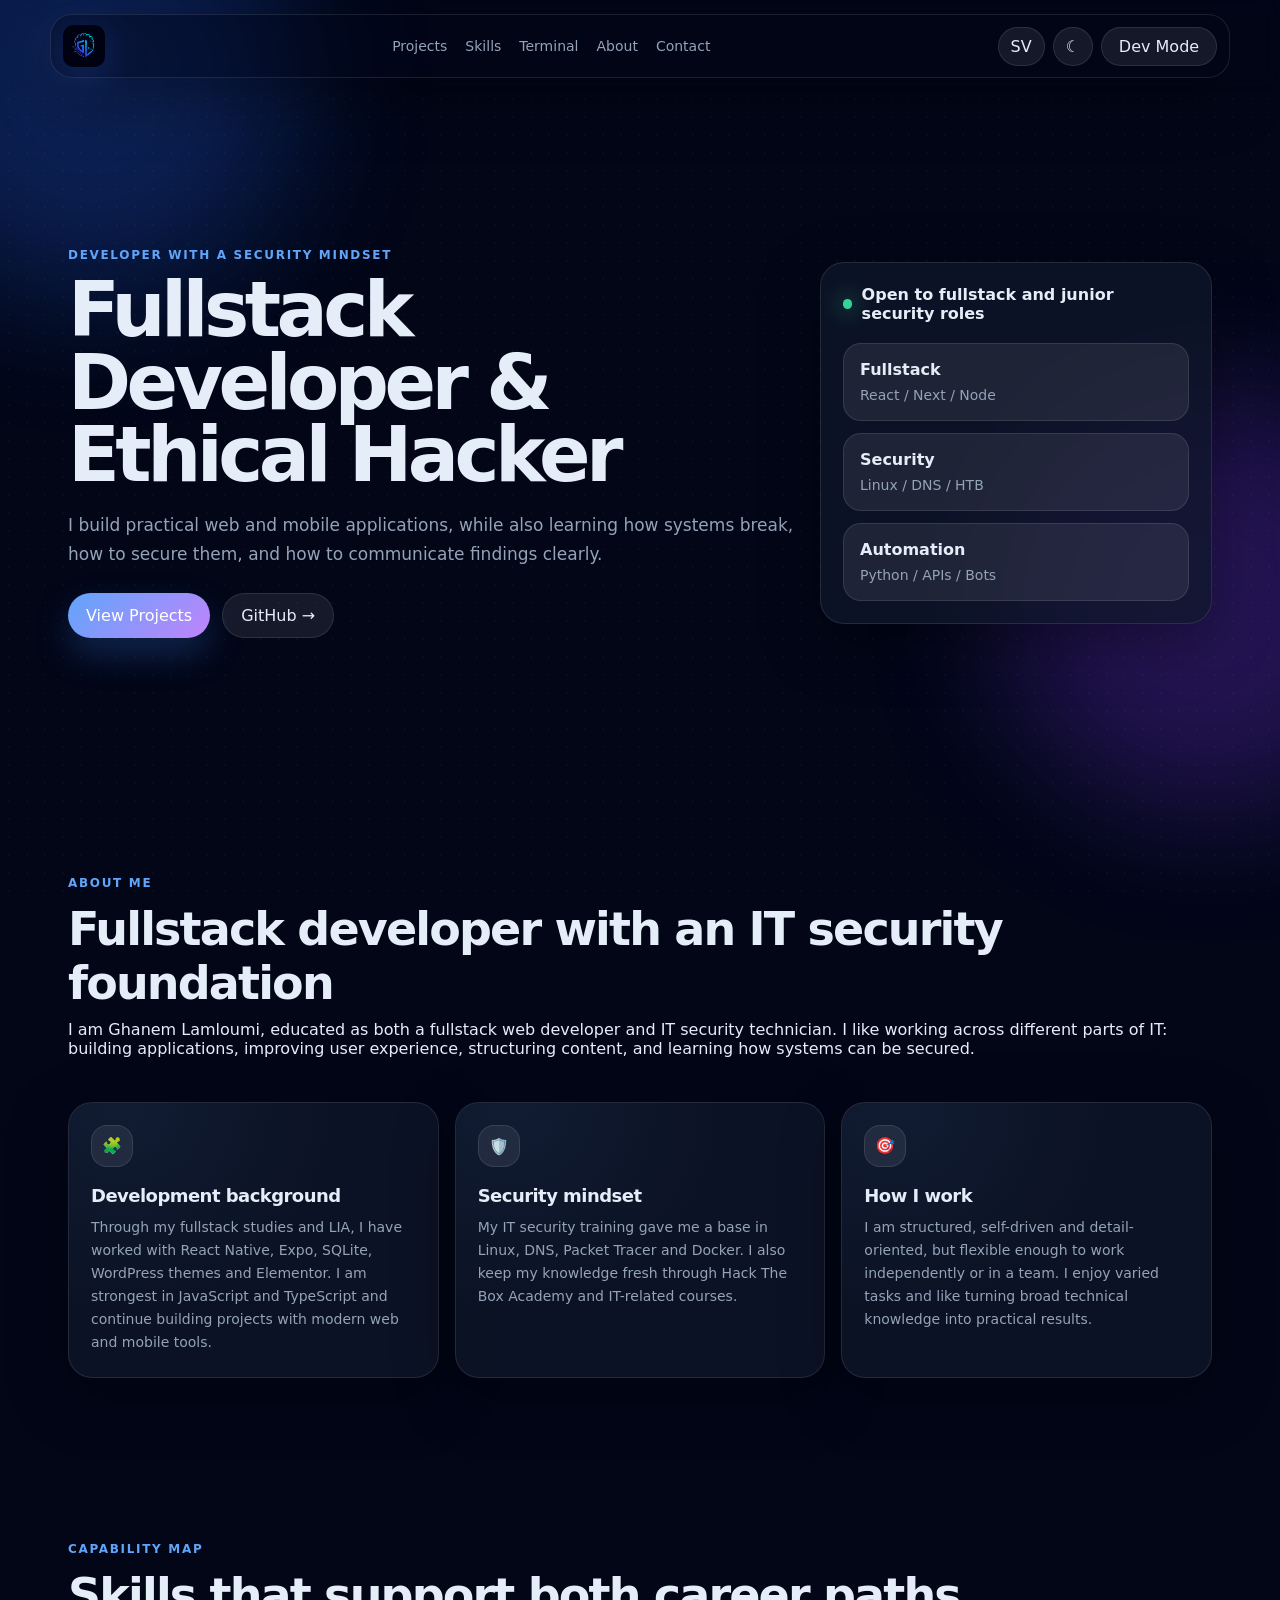
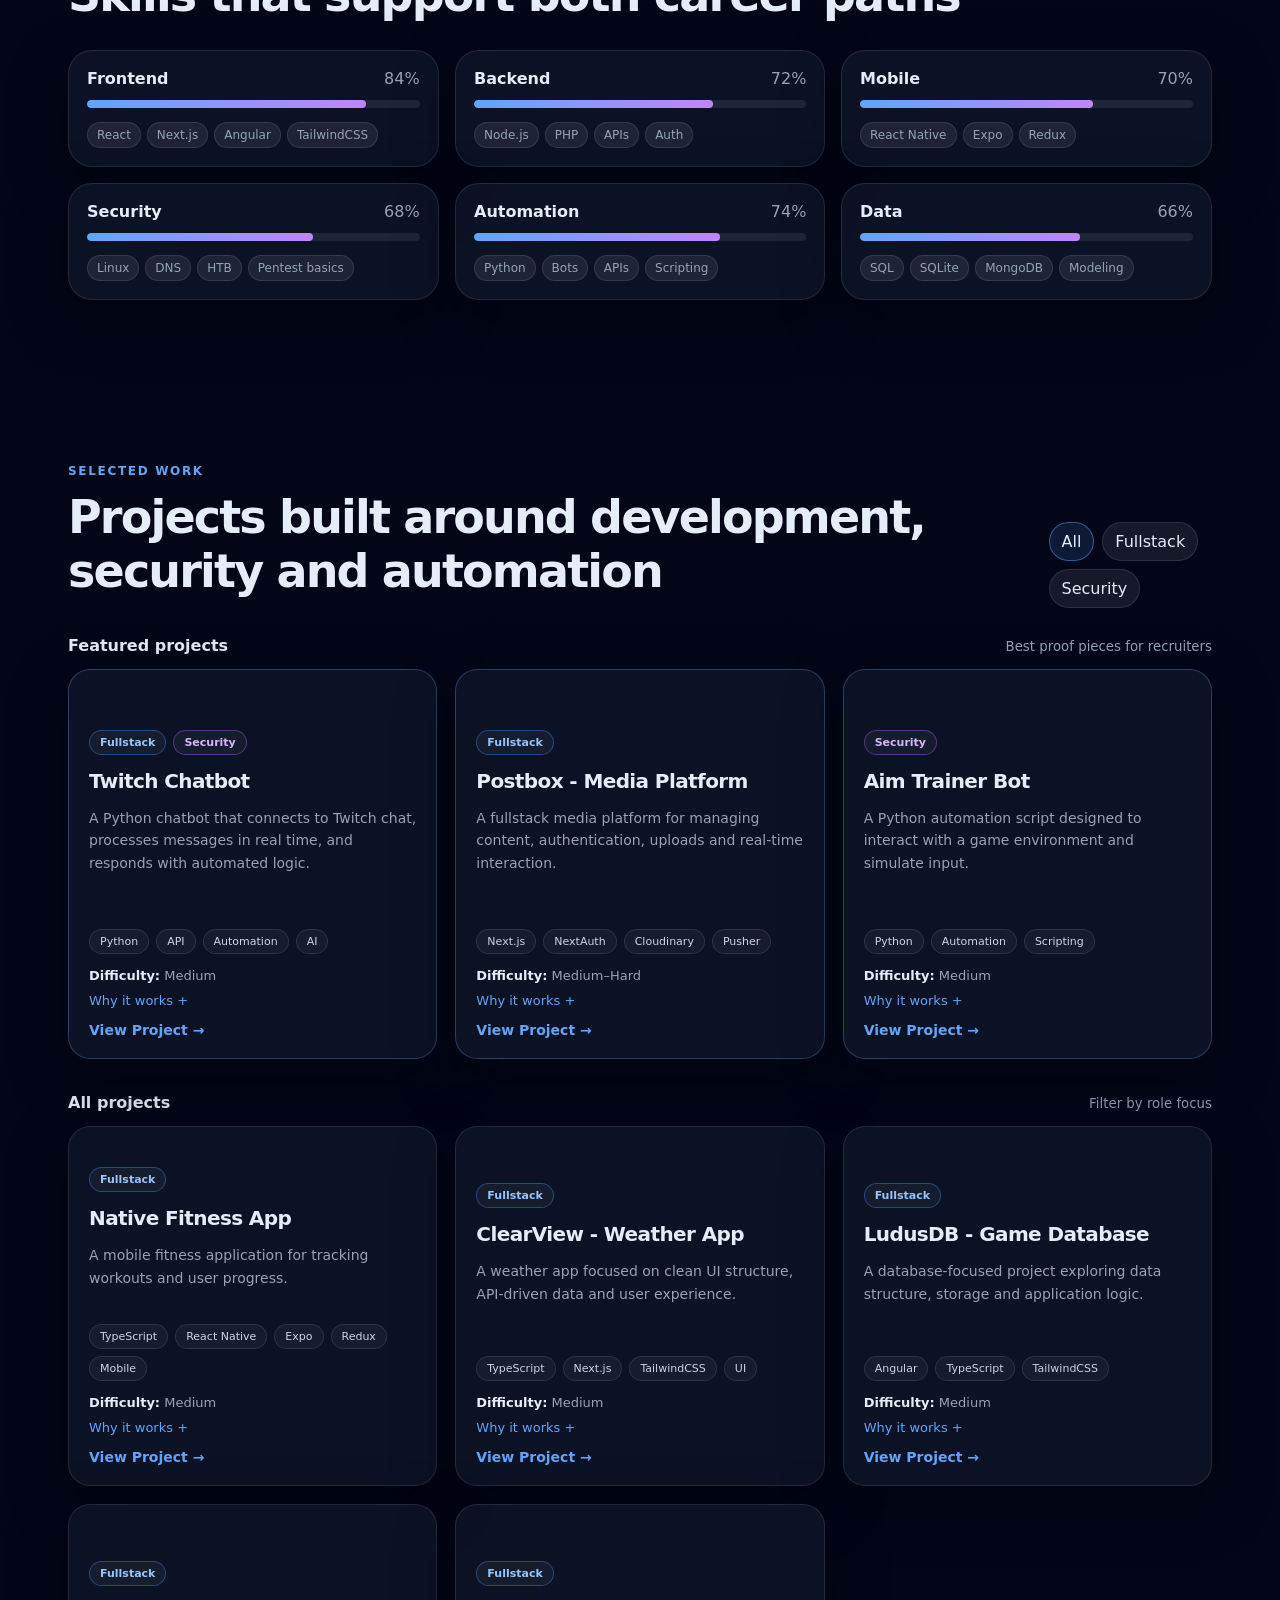
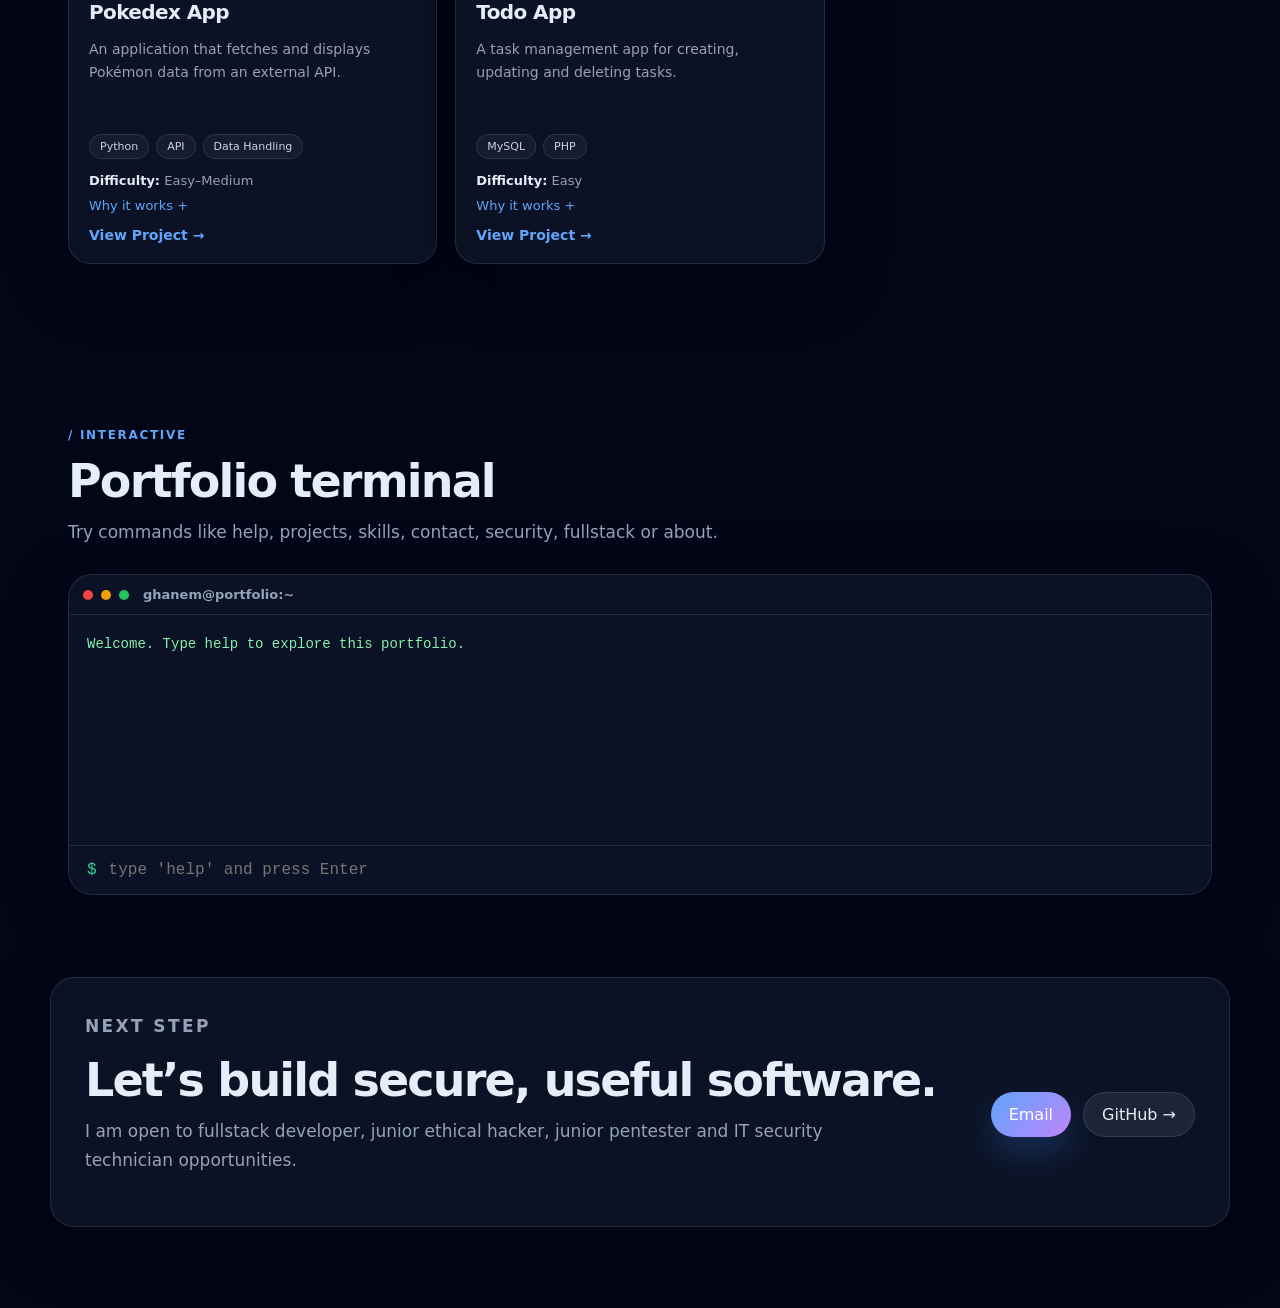
==== index.html @ d15e6e13 "first commit" ====
<!DOCTYPE html>
<html lang="en">
<head>
  <meta charset="UTF-8" />
  <meta name="viewport" content="width=device-width, initial-scale=1.0" />
  <meta name="description" content="Ghanem Lamloumi portfolio - Fullstack Developer and Ethical Hacker" />
  <title>Ghanem Lamloumi | Fullstack Developer & Ethical Hacker</title>
  <link rel="stylesheet" href="style.css" />
</head>
<body data-mode="dev" data-theme="dark">
  <div class="noise"></div>
  <div class="orb orb-one"></div>
  <div class="orb orb-two"></div>

  <header class="site-header">
    <nav class="navbar">
      <a class="brand" href="#top" aria-label="Go to homepage">
        <img src="assets/GL_logo.png" alt="Ghanem Lamloumi logo" class="brand-logo" />
      </a>

      <div class="nav-links" aria-label="Main navigation">
        <a href="#projects" data-i18n="navProjects">Projects</a>
        <a href="#skills" data-i18n="navSkills">Skills</a>
        <a href="#terminal" data-i18n="navTerminal">Terminal</a>
        <a href="#about" data-i18n="navAbout">About</a>
        <a href="#contact" data-i18n="navContact">Contact</a>
      </div>

      <div class="nav-actions">
        <button class="chip-button" id="langToggle" type="button">SV</button>
        <button class="chip-button" id="themeToggle" type="button" aria-label="Toggle theme">☾</button>
        <button class="mode-toggle" id="modeToggle" type="button" data-i18n="devMode">Dev Mode</button>
      </div>
    </nav>
  </header>

  <main id="top">
    <section class="hero section-shell">
      <div class="hero-copy reveal">
        <div class="eyebrow" data-i18n="eyebrow">Developer with a security mindset</div>
        <h1 data-i18n="heroTitle">Fullstack Developer & Ethical Hacker</h1>
        <p class="hero-text" data-i18n="heroText">
          I build practical web and mobile applications, while also learning how systems break, how to secure them, and how to communicate findings clearly.
        </p>
        <div class="hero-actions">
          <a href="#projects" class="primary-action" data-i18n="viewProjects">View Projects</a>
          <a href="https://github.com/Ghanemla" target="_blank" rel="noopener noreferrer" class="secondary-action">GitHub →</a>
        </div>
      </div>

      <aside class="hero-panel reveal" aria-label="Profile summary">
        <div class="status-line"><span></span><strong data-i18n="available">Open to fullstack and junior security roles</strong></div>
        <div class="hero-stats">
          <div><strong>Fullstack</strong><span>React / Next / Node</span></div>
          <div><strong>Security</strong><span>Linux / DNS / HTB</span></div>
          <div><strong>Automation</strong><span>Python / APIs / Bots</span></div>
        </div>
      </aside>
    </section>

    <section id="about" class="section-shell about-section reveal">
      <div class="section-heading split-heading">
        <div>
          <p class="eyebrow" data-i18n="aboutEyebrow">About me</p>
          <h2 data-i18n="aboutTitle">Fullstack developer with an IT security foundation</h2>
          <p data-i18n="aboutIntro">I am Ghanem Lamloumi, educated as both a fullstack web developer and IT security technician. I like working across different parts of IT: building applications, improving user experience, structuring content, and learning how systems can be secured.</p>
        </div>
      </div>

      <div class="about-grid">
        <article class="about-card">
          <span class="about-icon">🧩</span>
          <h3 data-i18n="aboutDevTitle">Development background</h3>
          <p data-i18n="aboutDevText">Through my fullstack studies and LIA, I have worked with React Native, Expo, SQLite, WordPress themes and Elementor. I am strongest in JavaScript and TypeScript and continue building projects with modern web and mobile tools.</p>
        </article>

        <article class="about-card">
          <span class="about-icon">🛡️</span>
          <h3 data-i18n="aboutSecTitle">Security mindset</h3>
          <p data-i18n="aboutSecText">My IT security training gave me a base in Linux, DNS, Packet Tracer and Docker. I also keep my knowledge fresh through Hack The Box Academy and IT-related courses.</p>
        </article>

        <article class="about-card">
          <span class="about-icon">🎯</span>
          <h3 data-i18n="aboutWorkTitle">How I work</h3>
          <p data-i18n="aboutWorkText">I am structured, self-driven and detail-oriented, but flexible enough to work independently or in a team. I enjoy varied tasks and like turning broad technical knowledge into practical results.</p>
        </article>
      </div>
    </section>

    <section id="skills" class="section-shell skills-section reveal">
      <div class="section-heading">
        <p class="eyebrow" data-i18n="skillEyebrow">Capability map</p>
        <h2 data-i18n="skillsTitle">Skills that support both career paths</h2>
      </div>
      <div class="skill-grid" id="skillGrid"></div>
    </section>

    <section id="projects" class="section-shell reveal">
      <div class="section-heading split-heading">
        <div>
          <p class="eyebrow" data-i18n="projectEyebrow">Selected work</p>
          <h2 data-i18n="projectsTitle">Projects built around development, security and automation</h2>
        </div>
        <div class="filters" id="filters">
          <button class="filter-button active" data-filter="all" type="button" data-i18n="filterAll">All</button>
          <button class="filter-button" data-filter="fullstack" type="button" data-i18n="roleFullstack">Fullstack</button>
          <button class="filter-button" data-filter="security" type="button" data-i18n="roleSecurity">Security</button>
        </div>
      </div>

      <div class="featured-wrap" id="featuredWrap">
        <div class="mini-heading">
          <span data-i18n="featuredTitle">Featured projects</span>
          <small data-i18n="featuredNote">Best proof pieces for recruiters</small>
        </div>
        <div class="featured-grid" id="featuredGrid"></div>
      </div>

      <div class="mini-heading">
        <span data-i18n="allProjectsTitle">All projects</span>
        <small data-i18n="allProjectsNote">Filter by role focus</small>
      </div>
      <div class="projects-grid" id="projectsGrid"></div>
    </section>

    <section id="terminal" class="section-shell terminal-section reveal">
      <div class="section-heading">
        <p class="eyebrow">/ interactive</p>
        <h2 data-i18n="terminalTitle">Portfolio terminal</h2>
        <p data-i18n="terminalIntro">Try commands like help, projects, skills, contact, security or fullstack.</p>
      </div>
      <div class="terminal-card">
        <div class="terminal-top"><span></span><span></span><span></span><strong>ghanem@portfolio:~</strong></div>
        <div id="terminalOutput" class="terminal-output" aria-live="polite"></div>
        <label class="terminal-input-row">
          <span>$</span>
          <input id="terminalInput" autocomplete="off" placeholder="type 'help' and press Enter" />
        </label>
      </div>
    </section>



    <section id="contact" class="section-shell contact-section reveal">
      <div>
        <p class="eyebrow" data-i18n="contactEyebrow">Next step</p>
        <h2 data-i18n="contactTitle">Let’s build secure, useful software.</h2>
        <p data-i18n="contactText">I am open to fullstack developer, junior ethical hacker, junior pentester and IT security technician opportunities.</p>
      </div>
      <div class="contact-actions">
        <a class="primary-action" href="mailto:Ghanem.lamloumi1@gmail.com">Email</a>
        <a class="secondary-action" href="https://github.com/Ghanemla" target="_blank" rel="noopener noreferrer">GitHub →</a>
      </div>
    </section>
  </main>

  <script src="data.js"></script>
  <script src="script.js"></script>
</body>
</html>
---- style.css ----
:root {
  --bg: #020617;
  --panel: rgba(15, 23, 42, 0.74);
  --panel-strong: rgba(15, 23, 42, 0.88);
  --text: #e5edf8;
  --muted: #94a3b8;
  --soft: rgba(255,255,255,0.08);
  --line: rgba(255,255,255,0.10);
  --blue: #60a5fa;
  --purple: #c084fc;
  --green: #34d399;
  --shadow: 0 18px 60px rgba(0,0,0,0.35);
}

* { box-sizing: border-box; }
html { scroll-behavior: smooth; }
body {
  margin: 0;
  min-height: 100vh;
  font-family: Inter, ui-sans-serif, system-ui, -apple-system, BlinkMacSystemFont, "Segoe UI", sans-serif;
  background: var(--bg);
  color: var(--text);
  overflow-x: hidden;
}

body[data-theme="light"] {
  --bg: #f8fafc;
  --panel: rgba(255,255,255,0.82);
  --panel-strong: rgba(255,255,255,0.95);
  --text: #0f172a;
  --muted: #475569;
  --soft: rgba(15,23,42,0.06);
  --line: rgba(15,23,42,0.10);
  --shadow: 0 18px 60px rgba(15,23,42,0.12);
}

body[data-mode="security"] {
  --blue: #a78bfa;
  --purple: #f472b6;
  --green: #22c55e;
}

a { color: inherit; }
.noise {
  position: fixed; inset: 0; pointer-events: none; z-index: -1; opacity: .18;
  background-image: radial-gradient(rgba(255,255,255,.15) 1px, transparent 1px);
  background-size: 18px 18px;
}
.orb { position: fixed; width: 420px; height: 420px; border-radius: 999px; filter: blur(70px); opacity: .28; z-index: -2; }
.orb-one { top: -120px; left: -120px; background: #2563eb; }
.orb-two { bottom: 10%; right: -140px; background: #7c3aed; }

.site-header { position: sticky; top: 0; z-index: 50; padding: 14px 18px; backdrop-filter: blur(10px); -webkit-backdrop-filter: blur(10px); }
.navbar {
  max-width: 1180px; margin: 0 auto; display: flex; align-items: center; justify-content: space-between; gap: 18px;
  padding: 10px 12px; border: 1px solid var(--line); background: rgba(2, 6, 23, 0.45); border-radius: 22px;
  box-shadow: var(--shadow);
}
body[data-theme="light"] .navbar { background: rgba(255,255,255,0.7); }
.brand-logo { width: 42px; height: 42px; display: block; filter: drop-shadow(0 10px 20px rgba(59,130,246,.25)); border-radius: 25%;}
.nav-links { display: flex; gap: 18px; color: var(--muted); font-size: 14px; }
.nav-links a { text-decoration: none; transition: .2s; }
.nav-links a:hover { color: var(--text); }
.nav-actions { display: flex; align-items: center; gap: 8px; }
button, .primary-action, .secondary-action { font: inherit; }
.chip-button, .mode-toggle, .filter-button {
  border: 1px solid var(--line); background: var(--soft); color: var(--text); border-radius: 999px; padding: 9px 12px; cursor: pointer; transition: .2s ease;
}
.mode-toggle { min-width: 116px; }
.chip-button:hover, .mode-toggle:hover, .filter-button:hover, .filter-button.active { border-color: rgba(96,165,250,.45); background: rgba(96,165,250,.13); }

.section-shell { max-width: 1180px; margin: 0 auto; padding: 82px 18px; }
.hero { display: grid; grid-template-columns: minmax(0, 1.3fr) minmax(280px, .7fr); gap: 24px; align-items: center; min-height: 78vh; }
.eyebrow { color: var(--blue); text-transform: uppercase; letter-spacing: .14em; font-size: 12px; font-weight: 700; margin: 0 0 12px; }
h1, h2, h3, p { margin-top: 0; }
h1 { font-size: clamp(42px, 7vw, 76px); line-height: .95; letter-spacing: -0.06em; margin-bottom: 20px; }
h2 { font-size: clamp(28px, 4vw, 46px); letter-spacing: -0.04em; margin-bottom: 10px; }
.hero-text, .section-heading > p:not(.eyebrow), .contact-section p { max-width: 760px; color: var(--muted); line-height: 1.7; font-size: 17px; }
.hero-actions, .contact-actions { display: flex; gap: 12px; flex-wrap: wrap; margin-top: 24px; }
.primary-action, .secondary-action {
  display: inline-flex; align-items: center; justify-content: center; text-decoration: none; border-radius: 999px; padding: 12px 18px; transition: .22s ease;
}
.primary-action { background: linear-gradient(135deg, var(--blue), var(--purple)); color: white; box-shadow: 0 16px 35px rgba(59,130,246,.25); }
.secondary-action { border: 1px solid var(--line); background: var(--soft); color: var(--text); }
.primary-action:hover, .secondary-action:hover { transform: translateY(-2px); }

.hero-panel, .skill-card, .about-card, .terminal-card, .contact-section {
  background: var(--panel); border: 1px solid var(--line); border-radius: 24px; box-shadow: var(--shadow); backdrop-filter: blur(8px); -webkit-backdrop-filter: blur(8px);
}
.hero-panel { padding: 22px; }
.status-line { display: flex; gap: 10px; align-items: center; margin-bottom: 20px; }
.status-line span { width: 10px; height: 10px; background: var(--green); border-radius: 999px; box-shadow: 0 0 22px var(--green); }
.hero-stats { display: grid; gap: 12px; }
.hero-stats div { padding: 16px; border-radius: 18px; background: var(--soft); border: 1px solid var(--line); }
.hero-stats strong { display: block; margin-bottom: 6px; }
.hero-stats span { color: var(--muted); font-size: 14px; }

.about-grid {
  display: grid;
  grid-template-columns: repeat(3, 1fr);
  gap: 16px;
}
.about-card {
  position: relative;
  overflow: hidden;
  padding: 22px;
}
.about-card::before {
  content: '';
  position: absolute;
  inset: 0;
  pointer-events: none;
  opacity: .55;
  background: radial-gradient(420px circle at 15% 0%, rgba(96,165,250,.12), transparent 50%);
}
.about-icon {
  width: 42px;
  height: 42px;
  display: inline-flex;
  align-items: center;
  justify-content: center;
  border-radius: 16px;
  border: 1px solid var(--line);
  background: var(--soft);
  margin-bottom: 18px;
}
.about-card h3 {
  position: relative;
  margin: 0 0 10px;
  font-size: 18px;
  letter-spacing: -.03em;
}
.about-card p {
  position: relative;
  margin: 0;
  color: var(--muted);
  line-height: 1.65;
  font-size: 14px;
}

.section-heading { margin-bottom: 28px; }
.split-heading { display: flex; justify-content: space-between; align-items: end; gap: 20px; }
.filters { display: flex; gap: 8px; flex-wrap: wrap; }
.skill-grid { display: grid; grid-template-columns: repeat(3, 1fr); gap: 16px; }
.skill-card { padding: 18px; }
.skill-top { display: flex; justify-content: space-between; margin-bottom: 12px; }
.skill-top span { color: var(--muted); }
.skill-bar { height: 8px; background: var(--soft); border-radius: 999px; overflow: hidden; }
.skill-bar i { display: block; height: 100%; border-radius: inherit; background: linear-gradient(90deg, var(--blue), var(--purple)); }
.skill-tags { display: flex; flex-wrap: wrap; gap: 6px; margin-top: 14px; }
.skill-tags span { font-size: 12px; color: var(--muted); background: var(--soft); border: 1px solid var(--line); padding: 5px 9px; border-radius: 999px; }

.mini-heading { display: flex; align-items: baseline; justify-content: space-between; gap: 14px; color: var(--text); margin: 18px 0 14px; }
.mini-heading span { font-weight: 700; }
.mini-heading small { color: var(--muted); }
.featured-grid, .projects-grid { display: grid; grid-template-columns: repeat(3, 1fr); gap: 18px; }
.featured-grid { margin-bottom: 34px; }

.project-card {
  position: relative; min-height: 360px; overflow: hidden; padding: 20px; border-radius: 22px; background: var(--panel);
  border: 1px solid var(--line); box-shadow: var(--shadow); display: flex; flex-direction: column; justify-content: space-between;
  transition: transform .22s ease, border-color .22s ease, box-shadow .22s ease, background .22s ease;
  transform: translateZ(0); isolation: isolate; animation: fadeUp .5s ease both;
}
.project-card::before {
  content: ''; position: absolute; inset: 0; border-radius: inherit; pointer-events: none; opacity: 0; transition: opacity .22s ease;
  background: radial-gradient(360px circle at var(--x, 50%) var(--y, 20%), rgba(96,165,250,.16), transparent 58%);
  z-index: -1;
}
.project-card::after {
  content: ''; position: absolute; inset: 0; border-radius: inherit; pointer-events: none; opacity: 0; transition: opacity .25s ease;
  background: linear-gradient(135deg, rgba(96,165,250,.20), transparent 34%, rgba(192,132,252,.14));
  z-index: -2;
}
.project-card:hover { transform: translateY(-5px); border-color: rgba(255,255,255,.20); box-shadow: 0 20px 70px rgba(0,0,0,.32), 0 0 0 1px rgba(96,165,250,.12); }
.project-card:hover::before, .project-card:hover::after { opacity: 1; }
.project-card.featured { min-height: 390px; border-color: rgba(96,165,250,.30); }
.card-top, .card-bottom { display: flex; flex-direction: column; gap: 14px; }
.project-badges, .project-meta { display: flex; flex-wrap: wrap; gap: 7px; }
.badge { width: fit-content; display: inline-flex; align-items: center; font-size: 11px; padding: 5px 10px; border-radius: 999px; background: rgba(255,255,255,.045); border: 1px solid var(--line); color: #cbd5e1; }
body[data-theme="light"] .badge { color: #334155; }
.badge-role { align-self: flex-start; font-weight: 700; }
.badge-role.fullstack { color: #93c5fd; border-color: rgba(59,130,246,.45); }
.badge-role.security { color: #d8b4fe; border-color: rgba(168,85,247,.45); }
.project-card h3 { font-size: 20px; letter-spacing: -.03em; margin: 0; }
.project-desc { color: var(--muted); line-height: 1.6; font-size: 14px; }
.project-footer { display: grid; gap: 10px; color: var(--muted); font-size: 13px; }
.footer-left strong { color: var(--text); }
.why summary { cursor: pointer; color: var(--blue); list-style: none; }
.why summary::-webkit-details-marker { display: none; }
.why summary::after { content: ' +'; }
.why[open] summary::after { content: ' −'; }
.why p { margin: 8px 0 0; color: var(--muted); line-height: 1.5; }
.project-link { width: fit-content; text-decoration: none; color: var(--blue); font-size: 14px; font-weight: 700; transition: transform .18s ease, color .18s ease; }
.project-link::after { content: ' →'; transition: transform .2s ease; display: inline-block; }
.project-card:hover .project-link { transform: translateX(3px); color: #bfdbfe; }

.terminal-card { padding: 0; overflow: hidden; }
.terminal-top { display: flex; align-items: center; gap: 8px; padding: 12px 14px; border-bottom: 1px solid var(--line); color: var(--muted); font-size: 13px; }
.terminal-top span { width: 10px; height: 10px; border-radius: 999px; background: #ef4444; }
.terminal-top span:nth-child(2) { background: #f59e0b; }
.terminal-top span:nth-child(3) { background: #22c55e; margin-right: 6px; }
.terminal-output { min-height: 230px; max-height: 310px; overflow: auto; padding: 18px; font: 14px/1.6 ui-monospace, SFMono-Regular, Menlo, Monaco, Consolas, monospace; color: #cbd5e1; }
.terminal-line.command { color: var(--blue); }
.terminal-line.success { color: #86efac; }
.terminal-line.error { color: #fca5a5; }
.terminal-input-row { display: flex; gap: 10px; align-items: center; padding: 14px 18px; border-top: 1px solid var(--line); color: var(--green); font-family: ui-monospace, monospace; }
.terminal-input-row input { flex: 1; border: 0; outline: 0; background: transparent; color: var(--text); font: inherit; }

.contact-section { display: flex; justify-content: space-between; gap: 28px; align-items: center; padding: 34px; margin-bottom: 80px; }
.reveal { opacity: 0; transform: translateY(22px); transition: opacity .55s ease, transform .55s ease; }
.reveal.visible { opacity: 1; transform: translateY(0); }
@keyframes fadeUp { from { opacity: 0; transform: translateY(16px); } to { opacity: 1; transform: translateY(0); } }

@media (max-width: 900px) {
  .hero, .skill-grid, .about-grid, .featured-grid, .projects-grid { grid-template-columns: 1fr; }
  .split-heading, .contact-section { flex-direction: column; align-items: flex-start; }
  .nav-links { display: none; }
}
@media (max-width: 540px) {
  .navbar { border-radius: 18px; }
  .nav-actions { gap: 6px; }
  .mode-toggle { min-width: auto; }
  .section-shell { padding: 62px 14px; }
  .project-card { min-height: auto; }
}
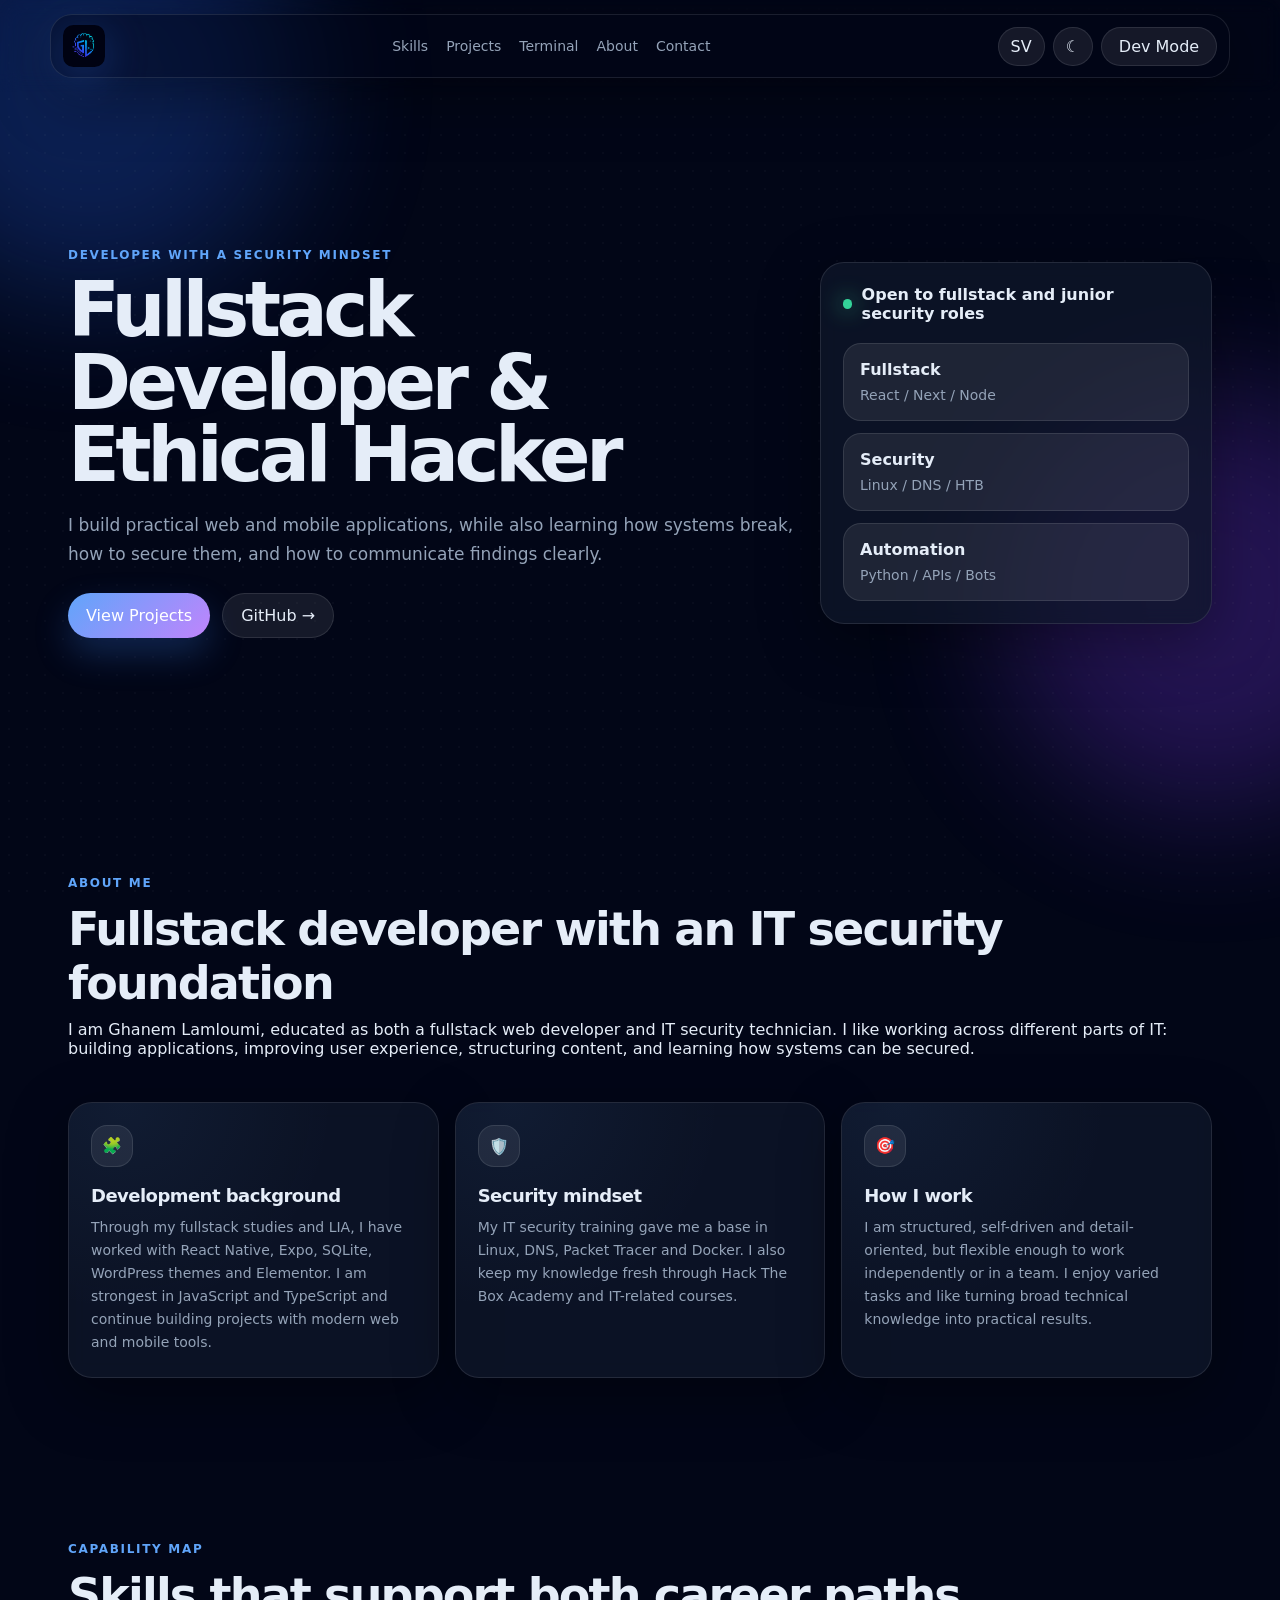
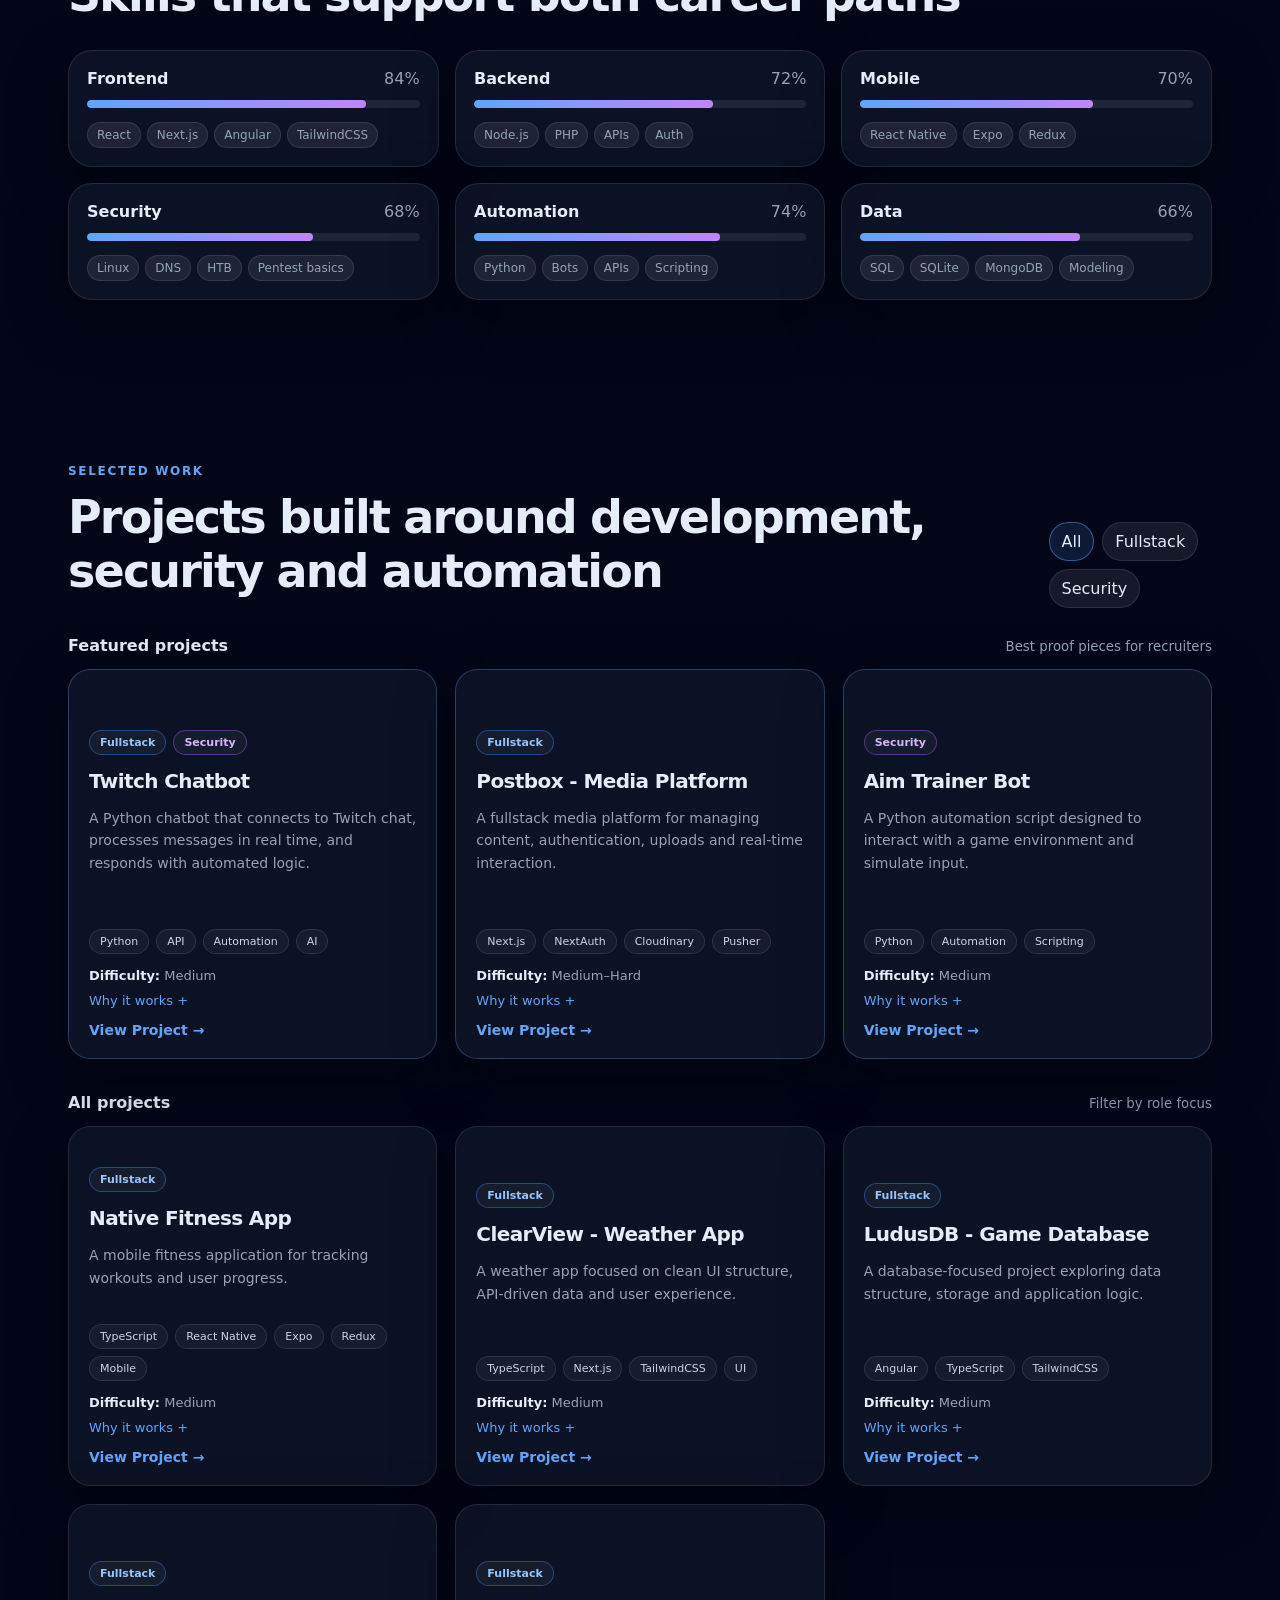
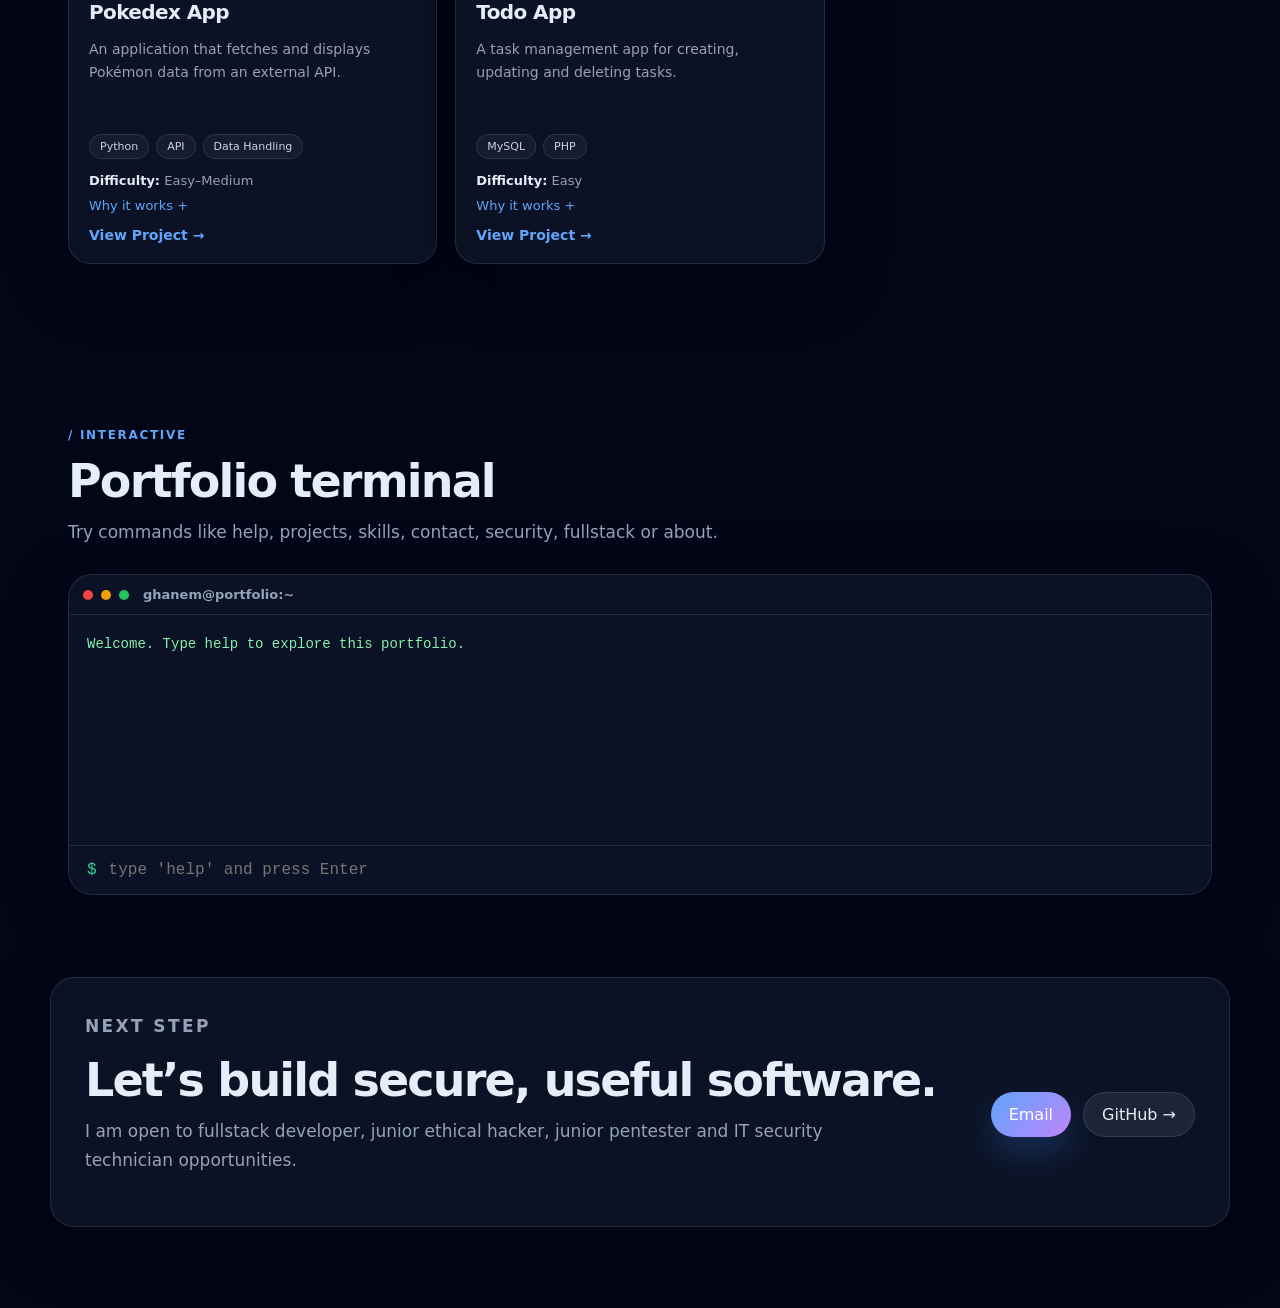
==== commit 465b2a48: "fixed links in nav bar" ====
--- a/index.html
+++ b/index.html
@@ -19,8 +19,8 @@
       </a>
 
       <div class="nav-links" aria-label="Main navigation">
+        <a href="#skills" data-i18n="navSkills">Skills</a>
         <a href="#projects" data-i18n="navProjects">Projects</a>
-        <a href="#skills" data-i18n="navSkills">Skills</a>
         <a href="#terminal" data-i18n="navTerminal">Terminal</a>
         <a href="#about" data-i18n="navAbout">About</a>
         <a href="#contact" data-i18n="navContact">Contact</a>
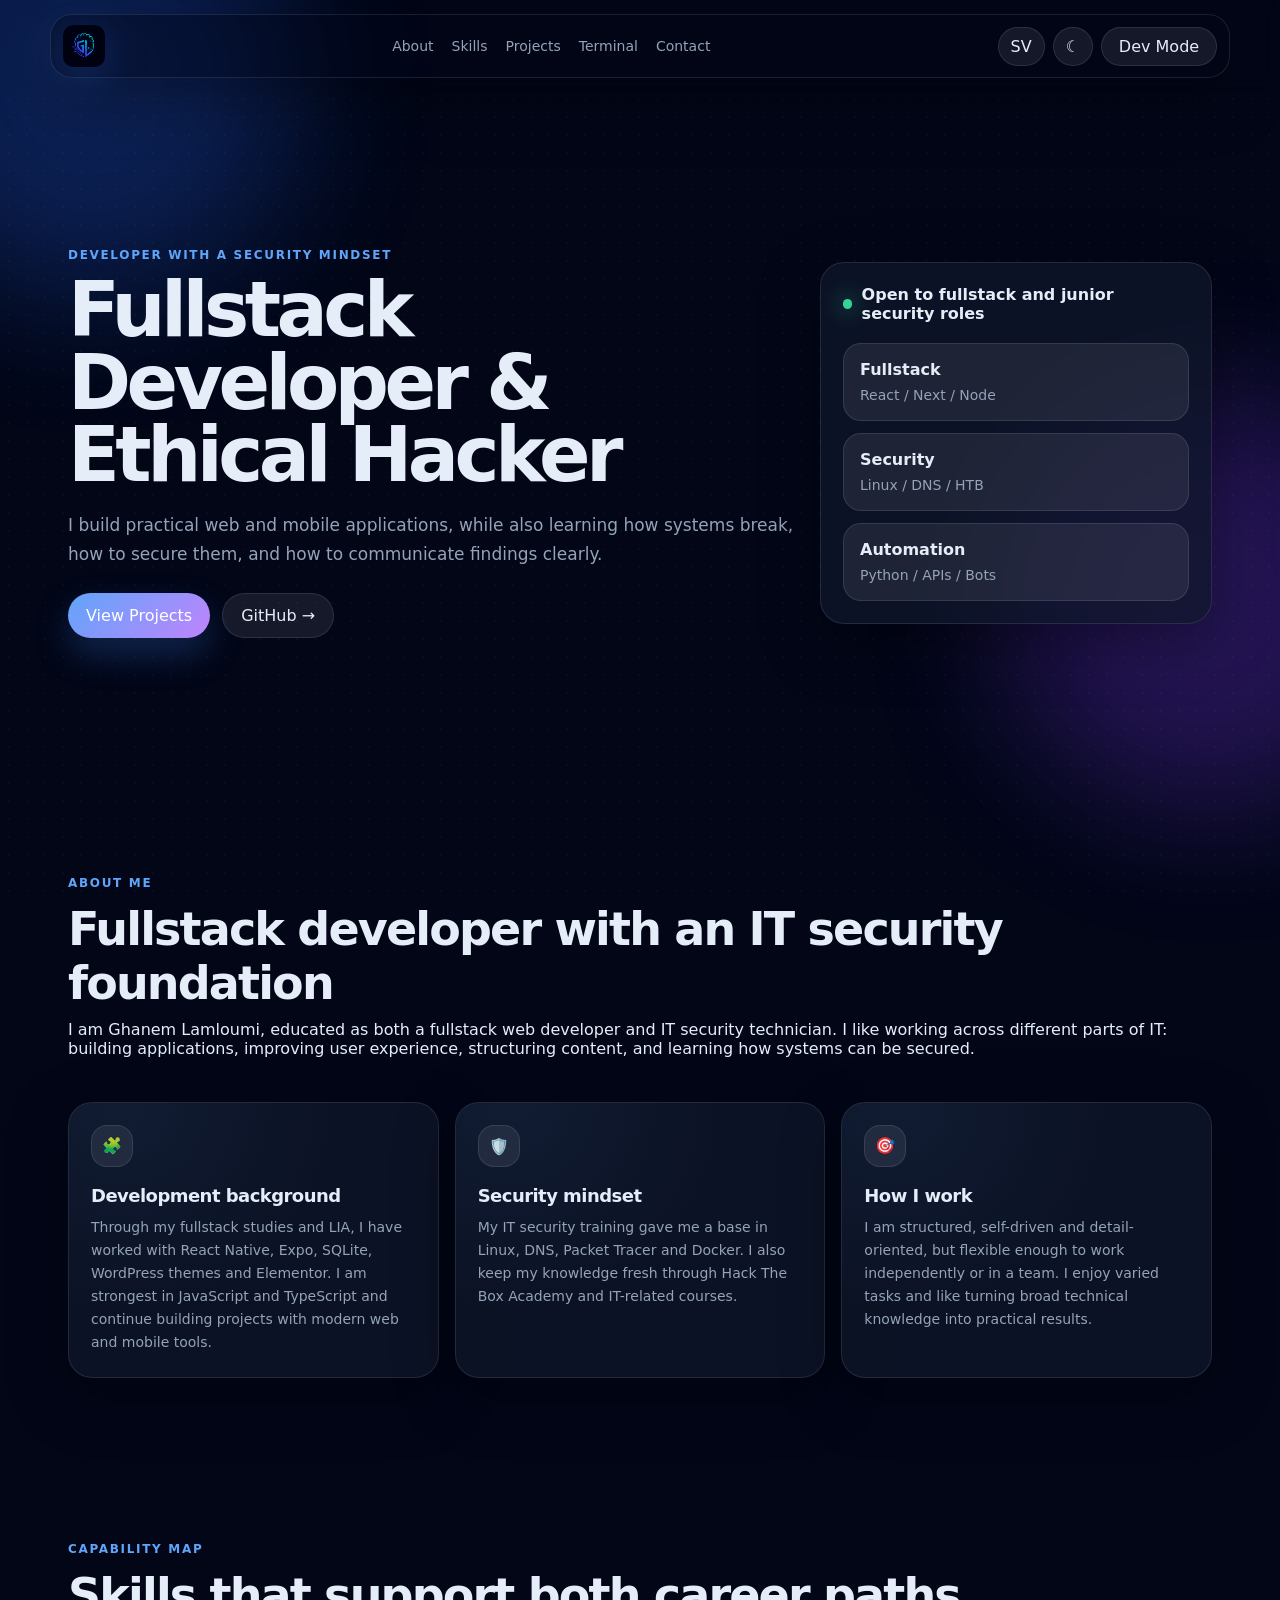
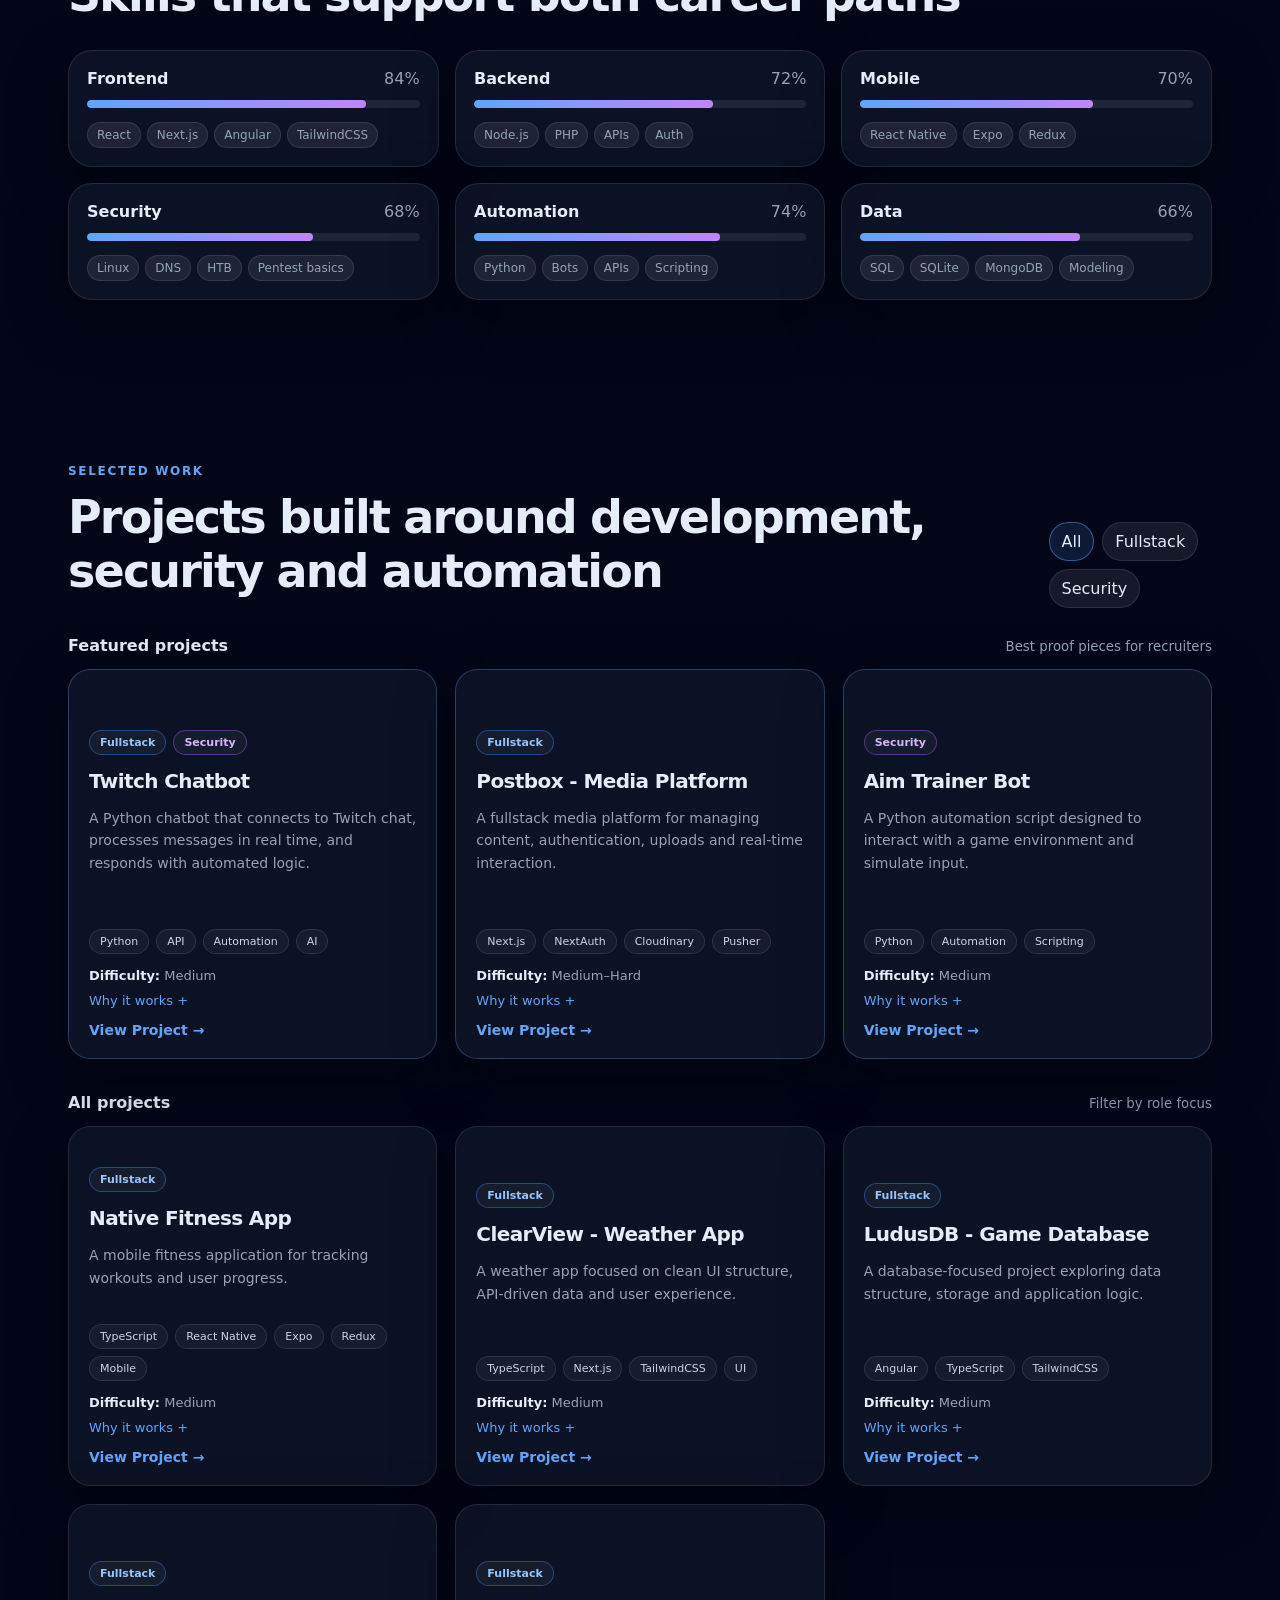
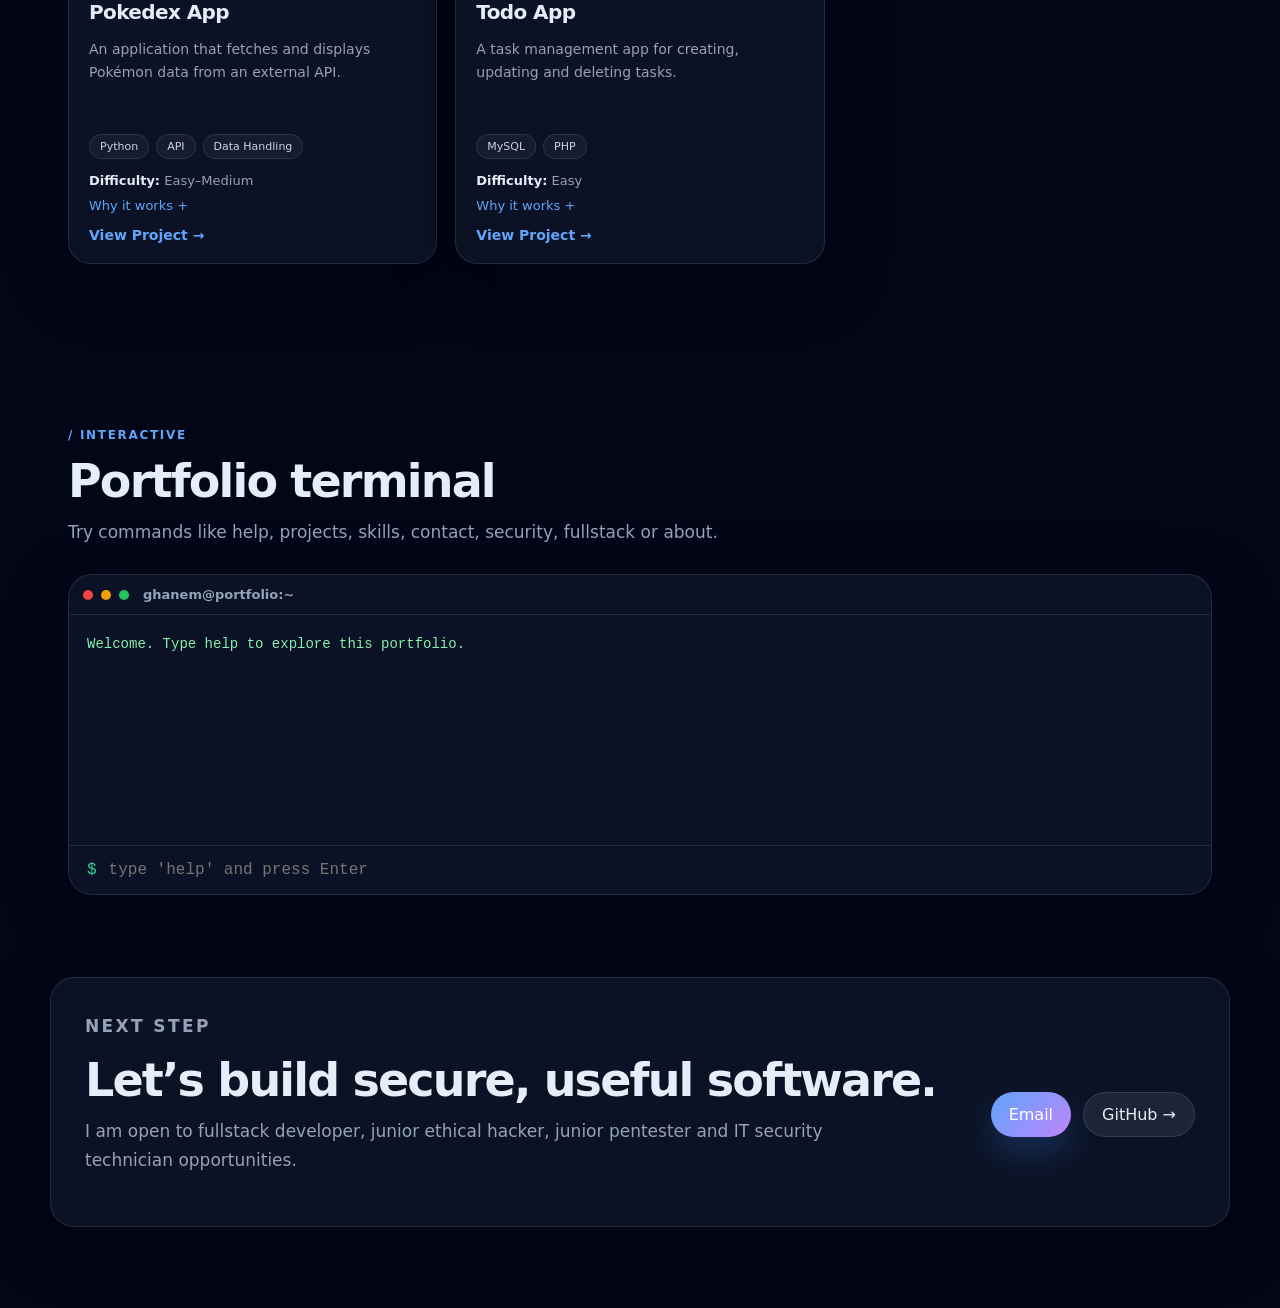
==== commit ee3d813f: "fixed order in the nav bar" ====
--- a/index.html
+++ b/index.html
@@ -19,10 +19,10 @@
       </a>
 
       <div class="nav-links" aria-label="Main navigation">
+        <a href="#about" data-i18n="navAbout">About</a>
         <a href="#skills" data-i18n="navSkills">Skills</a>
         <a href="#projects" data-i18n="navProjects">Projects</a>
         <a href="#terminal" data-i18n="navTerminal">Terminal</a>
-        <a href="#about" data-i18n="navAbout">About</a>
         <a href="#contact" data-i18n="navContact">Contact</a>
       </div>
 
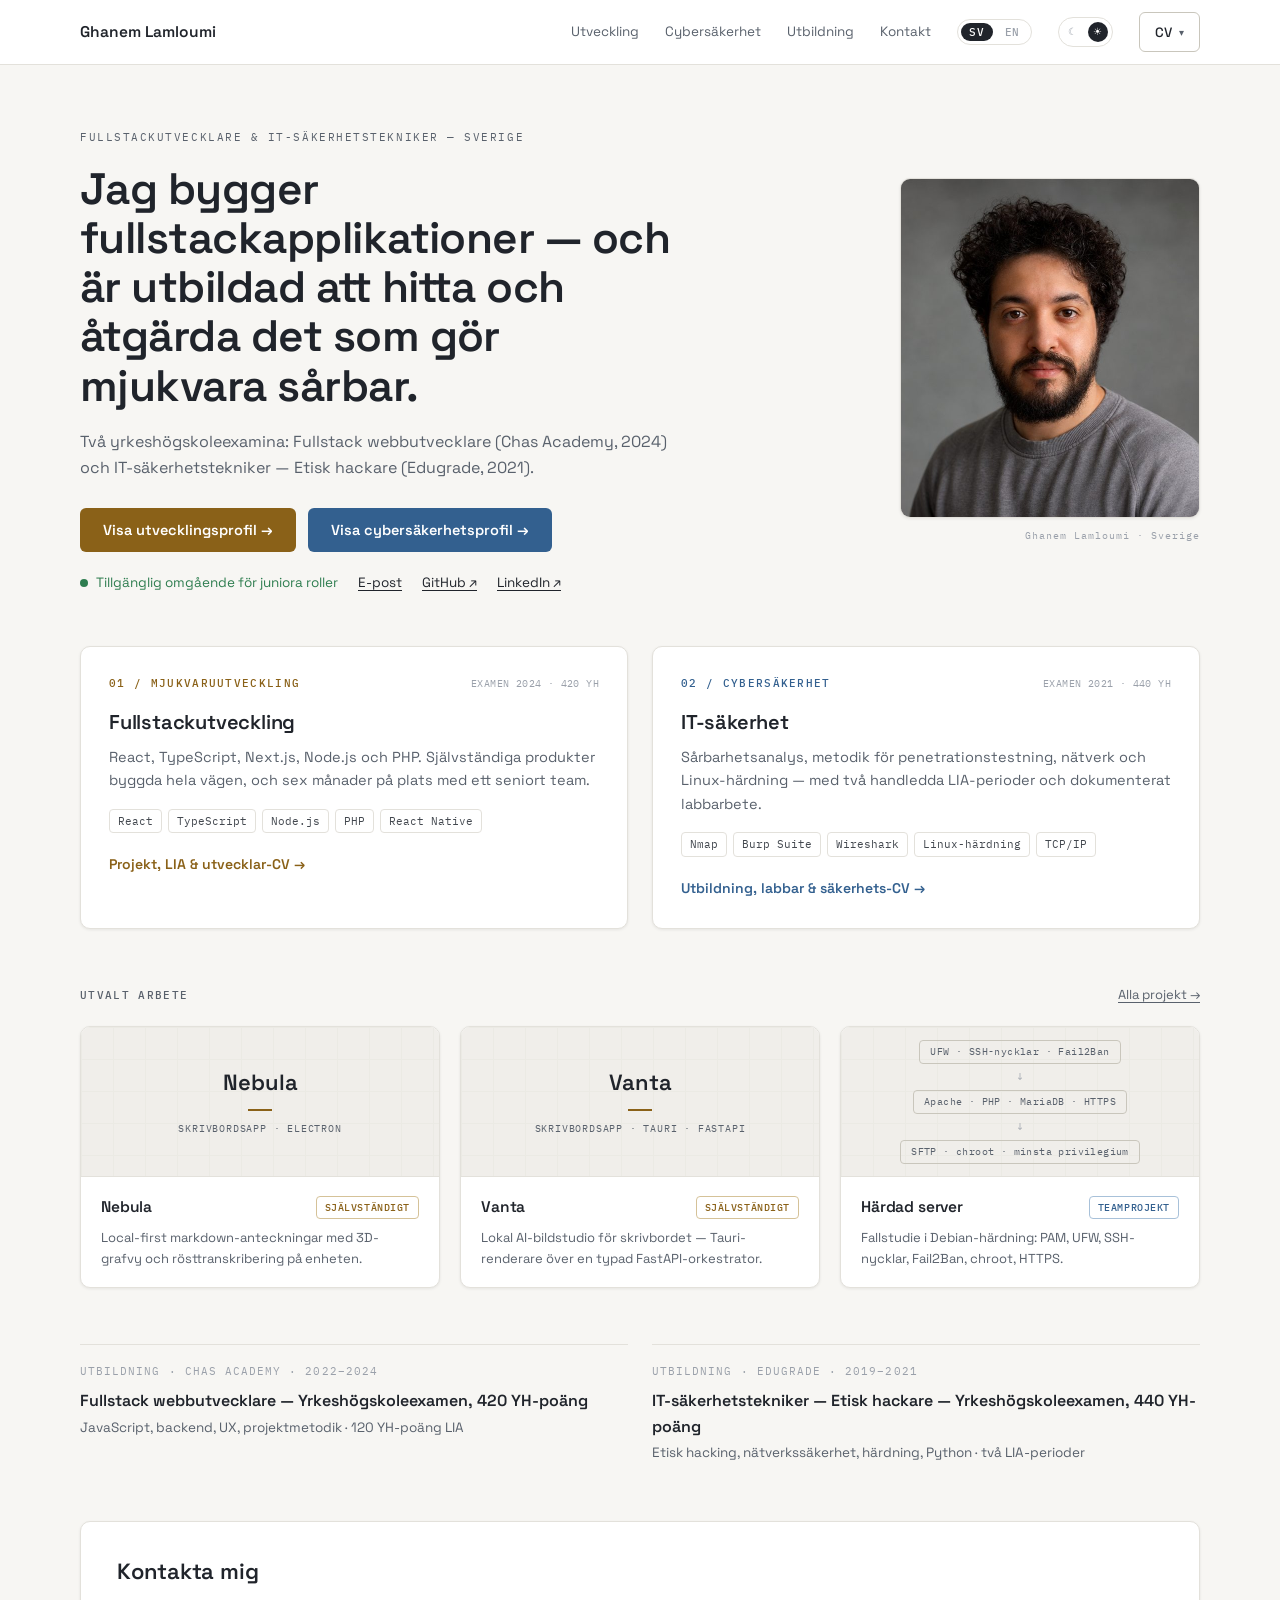
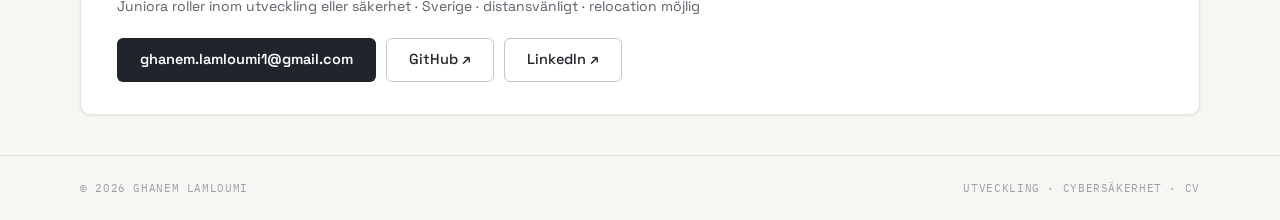
==== commit 1495ca1c: "Rebuild portfolio on the approved "Spec Sheet, Warmed" design Replaces the single-page site with thr" ====
--- a/index.html
+++ b/index.html
@@ -1,161 +1,316 @@
 <!DOCTYPE html>
-<html lang="en">
+<html lang="sv" data-lang="sv" data-theme="dark">
 <head>
-  <meta charset="UTF-8" />
-  <meta name="viewport" content="width=device-width, initial-scale=1.0" />
-  <meta name="description" content="Ghanem Lamloumi portfolio - Fullstack Developer and Ethical Hacker" />
-  <title>Ghanem Lamloumi | Fullstack Developer & Ethical Hacker</title>
-  <link rel="stylesheet" href="style.css" />
+<meta charset="utf-8">
+<meta name="viewport" content="width=device-width, initial-scale=1">
+<title data-en="Ghanem Lamloumi — Full-Stack Developer &amp; IT Security Technician">Ghanem Lamloumi — Fullstackutvecklare &amp; IT-säkerhetstekniker</title>
+<meta name="description"
+      content="Ghanem Lamloumi — fullstackutvecklare och IT-säkerhetstekniker i Sverige. Två yrkeshögskoleexamina, självständiga produkter byggda hela vägen och handledd säkerhetsutbildning."
+      data-en="Ghanem Lamloumi — full-stack developer and IT security technician in Sweden. Two Higher Vocational Education diplomas, independent products built end to end, and supervised security training.">
+<link rel="canonical" href="https://ghanemla.github.io/">
+
+<meta property="og:type" content="website">
+<meta property="og:site_name" content="Ghanem Lamloumi">
+<meta property="og:url" content="https://ghanemla.github.io/">
+<meta property="og:title" content="Ghanem Lamloumi — Fullstackutvecklare &amp; IT-säkerhetstekniker">
+<meta property="og:description" content="Jag bygger fullstackapplikationer — och är utbildad att hitta och åtgärda det som gör mjukvara sårbar.">
+<meta property="og:image" content="https://ghanemla.github.io/assets/og-image.png">
+<meta property="og:image:width" content="1200">
+<meta property="og:image:height" content="630">
+<meta property="og:locale" content="sv_SE">
+<meta property="og:locale:alternate" content="en_GB">
+<meta name="twitter:card" content="summary_large_image">
+<meta name="twitter:title" content="Ghanem Lamloumi — Fullstackutvecklare &amp; IT-säkerhetstekniker">
+<meta name="twitter:description" content="Jag bygger fullstackapplikationer — och är utbildad att hitta och åtgärda det som gör mjukvara sårbar.">
+<meta name="twitter:image" content="https://ghanemla.github.io/assets/og-image.png">
+
+<link rel="icon" href="/assets/favicon.svg" type="image/svg+xml">
+<link rel="apple-touch-icon" href="/assets/GL_logo.png">
+
+<script>
+/* Apply the saved theme and language before first paint — no flash. */
+(function () {
+  var el = document.documentElement;
+  try {
+    var savedTheme = localStorage.getItem('theme');
+    el.setAttribute('data-theme', (savedTheme === 'light' || savedTheme === 'dark')
+      ? savedTheme
+      : (window.matchMedia && window.matchMedia('(prefers-color-scheme: light)').matches ? 'light' : 'dark'));
+  } catch (e) {
+    el.setAttribute('data-theme', 'dark');
+  }
+  try {
+    var savedLang = localStorage.getItem('lang');
+    if (savedLang === 'en' || savedLang === 'sv') {
+      el.setAttribute('data-lang', savedLang);
+      el.setAttribute('lang', savedLang);
+    }
+  } catch (e) { /* Swedish stays the default */ }
+})();
+</script>
+
+<link rel="preconnect" href="https://fonts.googleapis.com">
+<link rel="preconnect" href="https://fonts.gstatic.com" crossorigin>
+<link rel="stylesheet" href="https://fonts.googleapis.com/css2?family=IBM+Plex+Mono:wght@400;500&family=Space+Grotesk:wght@400;500;600&display=swap">
+<link rel="stylesheet" href="/styles.css">
 </head>
-<body data-mode="dev" data-theme="dark">
-  <div class="noise"></div>
-  <div class="orb orb-one"></div>
-  <div class="orb orb-two"></div>
-
-  <header class="site-header">
-    <nav class="navbar">
-      <a class="brand" href="#top" aria-label="Go to homepage">
-        <img src="assets/GL_logo.png" alt="Ghanem Lamloumi logo" class="brand-logo" />
-      </a>
-
-      <div class="nav-links" aria-label="Main navigation">
-        <a href="#about" data-i18n="navAbout">About</a>
-        <a href="#skills" data-i18n="navSkills">Skills</a>
-        <a href="#projects" data-i18n="navProjects">Projects</a>
-        <a href="#terminal" data-i18n="navTerminal">Terminal</a>
-        <a href="#contact" data-i18n="navContact">Contact</a>
-      </div>
-
-      <div class="nav-actions">
-        <button class="chip-button" id="langToggle" type="button">SV</button>
-        <button class="chip-button" id="themeToggle" type="button" aria-label="Toggle theme">☾</button>
-        <button class="mode-toggle" id="modeToggle" type="button" data-i18n="devMode">Dev Mode</button>
-      </div>
-    </nav>
-  </header>
-
-  <main id="top">
-    <section class="hero section-shell">
-      <div class="hero-copy reveal">
-        <div class="eyebrow" data-i18n="eyebrow">Developer with a security mindset</div>
-        <h1 data-i18n="heroTitle">Fullstack Developer & Ethical Hacker</h1>
-        <p class="hero-text" data-i18n="heroText">
-          I build practical web and mobile applications, while also learning how systems break, how to secure them, and how to communicate findings clearly.
-        </p>
-        <div class="hero-actions">
-          <a href="#projects" class="primary-action" data-i18n="viewProjects">View Projects</a>
-          <a href="https://github.com/Ghanemla" target="_blank" rel="noopener noreferrer" class="secondary-action">GitHub →</a>
-        </div>
-      </div>
-
-      <aside class="hero-panel reveal" aria-label="Profile summary">
-        <div class="status-line"><span></span><strong data-i18n="available">Open to fullstack and junior security roles</strong></div>
-        <div class="hero-stats">
-          <div><strong>Fullstack</strong><span>React / Next / Node</span></div>
-          <div><strong>Security</strong><span>Linux / DNS / HTB</span></div>
-          <div><strong>Automation</strong><span>Python / APIs / Bots</span></div>
-        </div>
-      </aside>
-    </section>
-
-    <section id="about" class="section-shell about-section reveal">
-      <div class="section-heading split-heading">
+<body>
+<a class="skip-link" href="#main"><span lang="sv">Hoppa till innehåll</span><span lang="en">Skip to content</span></a>
+
+<header class="site-header">
+  <nav class="container nav" aria-label="Huvudmeny" data-aria-en="Main">
+    <a class="nav__brand" href="/">Ghanem Lamloumi</a>
+
+    <div class="nav__group">
+      <ul class="nav__links">
+        <li><a class="nav__link" href="/development/"><span lang="sv">Utveckling</span><span lang="en">Development</span></a></li>
+        <li><a class="nav__link" href="/cybersecurity/"><span lang="sv">Cybersäkerhet</span><span lang="en">Cybersecurity</span></a></li>
+        <li><a class="nav__link" href="#education"><span lang="sv">Utbildning</span><span lang="en">Education</span></a></li>
+        <li><a class="nav__link" href="#contact"><span lang="sv">Kontakt</span><span lang="en">Contact</span></a></li>
+      </ul>
+
+      <button class="lang-toggle" type="button" data-lang-toggle aria-label="Byt till engelska">
+        <span class="lang-toggle__opt lang-toggle__opt--sv" aria-hidden="true">SV</span>
+        <span class="lang-toggle__opt lang-toggle__opt--en" aria-hidden="true">EN</span>
+      </button>
+
+      <button class="theme-toggle" type="button" data-theme-toggle aria-pressed="false">
+        <span class="visually-hidden"><span lang="sv">Ljust tema</span><span lang="en">Light theme</span></span>
+        <span class="theme-toggle__opt theme-toggle__opt--dark" aria-hidden="true">☾</span>
+        <span class="theme-toggle__opt theme-toggle__opt--light" aria-hidden="true">☀</span>
+      </button>
+
+      <div class="menu menu--desktop">
+        <button class="menu__button" type="button" data-menu-button aria-expanded="false" aria-controls="cv-menu">
+          CV <span class="menu__caret" aria-hidden="true">▾</span>
+        </button>
+        <div class="menu__list" id="cv-menu" data-menu-panel hidden>
+          <p class="menu__group"><span lang="sv">Utvecklare</span><span lang="en">Developer</span></p>
+          <a class="menu__item" href="/assets/cv/ghanem-lamloumi-developer-cv-sv.pdf"><span lang="sv">Utvecklar-CV — svenska (PDF)</span><span lang="en">Developer CV — Swedish (PDF)</span></a>
+          <a class="menu__item" href="/assets/cv/ghanem-lamloumi-developer-cv-en.pdf"><span lang="sv">Utvecklar-CV — engelska (PDF)</span><span lang="en">Developer CV — English (PDF)</span></a>
+          <p class="menu__group"><span lang="sv">Cybersäkerhet</span><span lang="en">Cybersecurity</span></p>
+          <a class="menu__item" href="/assets/cv/ghanem-lamloumi-cybersecurity-cv-sv.pdf"><span lang="sv">Cybersäkerhets-CV — svenska (PDF)</span><span lang="en">Cybersecurity CV — Swedish (PDF)</span></a>
+          <a class="menu__item" href="/assets/cv/ghanem-lamloumi-cybersecurity-cv-en.pdf"><span lang="sv">Cybersäkerhets-CV — engelska (PDF)</span><span lang="en">Cybersecurity CV — English (PDF)</span></a>
+        </div>
+      </div>
+
+      <button class="nav__toggle" type="button" data-nav-toggle aria-expanded="false" aria-controls="mobile-nav">
+        <span class="visually-hidden"><span lang="sv">Meny</span><span lang="en">Menu</span></span>
+        <span aria-hidden="true"></span>
+        <span aria-hidden="true"></span>
+      </button>
+    </div>
+  </nav>
+
+  <div class="container nav__mobile" id="mobile-nav" data-nav-panel hidden>
+    <a href="/development/"><span lang="sv">Utveckling</span><span lang="en">Development</span></a>
+    <a href="/cybersecurity/"><span lang="sv">Cybersäkerhet</span><span lang="en">Cybersecurity</span></a>
+    <a href="#education"><span lang="sv">Utbildning</span><span lang="en">Education</span></a>
+    <a href="#contact"><span lang="sv">Kontakt</span><span lang="en">Contact</span></a>
+    <span class="nav__mobile-label">CV</span>
+    <a href="/assets/cv/ghanem-lamloumi-developer-cv-sv.pdf"><span lang="sv">Utvecklar-CV — svenska (PDF)</span><span lang="en">Developer CV — Swedish (PDF)</span></a>
+    <a href="/assets/cv/ghanem-lamloumi-developer-cv-en.pdf"><span lang="sv">Utvecklar-CV — engelska (PDF)</span><span lang="en">Developer CV — English (PDF)</span></a>
+    <a href="/assets/cv/ghanem-lamloumi-cybersecurity-cv-sv.pdf"><span lang="sv">Cybersäkerhets-CV — svenska (PDF)</span><span lang="en">Cybersecurity CV — Swedish (PDF)</span></a>
+    <a href="/assets/cv/ghanem-lamloumi-cybersecurity-cv-en.pdf"><span lang="sv">Cybersäkerhets-CV — engelska (PDF)</span><span lang="en">Cybersecurity CV — English (PDF)</span></a>
+  </div>
+</header>
+
+<main id="main">
+
+  <!-- ---------------- Hero ---------------- -->
+  <section class="container hero">
+    <div>
+      <p class="hero__kicker"><span lang="sv">Fullstackutvecklare &amp; IT-säkerhetstekniker — Sverige</span><span lang="en">Full-stack developer &amp; IT security technician — Sweden</span></p>
+
+      <div class="portrait__mobile">
+        <img src="/assets/Ghanem.jpg" alt="Porträtt av Ghanem Lamloumi" data-alt-en="Portrait of Ghanem Lamloumi" width="76" height="76">
         <div>
-          <p class="eyebrow" data-i18n="aboutEyebrow">About me</p>
-          <h2 data-i18n="aboutTitle">Fullstack developer with an IT security foundation</h2>
-          <p data-i18n="aboutIntro">I am Ghanem Lamloumi, educated as both a fullstack web developer and IT security technician. I like working across different parts of IT: building applications, improving user experience, structuring content, and learning how systems can be secured.</p>
-        </div>
-      </div>
-
-      <div class="about-grid">
-        <article class="about-card">
-          <span class="about-icon">🧩</span>
-          <h3 data-i18n="aboutDevTitle">Development background</h3>
-          <p data-i18n="aboutDevText">Through my fullstack studies and LIA, I have worked with React Native, Expo, SQLite, WordPress themes and Elementor. I am strongest in JavaScript and TypeScript and continue building projects with modern web and mobile tools.</p>
-        </article>
-
-        <article class="about-card">
-          <span class="about-icon">🛡️</span>
-          <h3 data-i18n="aboutSecTitle">Security mindset</h3>
-          <p data-i18n="aboutSecText">My IT security training gave me a base in Linux, DNS, Packet Tracer and Docker. I also keep my knowledge fresh through Hack The Box Academy and IT-related courses.</p>
-        </article>
-
-        <article class="about-card">
-          <span class="about-icon">🎯</span>
-          <h3 data-i18n="aboutWorkTitle">How I work</h3>
-          <p data-i18n="aboutWorkText">I am structured, self-driven and detail-oriented, but flexible enough to work independently or in a team. I enjoy varied tasks and like turning broad technical knowledge into practical results.</p>
-        </article>
-      </div>
-    </section>
-
-    <section id="skills" class="section-shell skills-section reveal">
-      <div class="section-heading">
-        <p class="eyebrow" data-i18n="skillEyebrow">Capability map</p>
-        <h2 data-i18n="skillsTitle">Skills that support both career paths</h2>
-      </div>
-      <div class="skill-grid" id="skillGrid"></div>
-    </section>
-
-    <section id="projects" class="section-shell reveal">
-      <div class="section-heading split-heading">
+          <p class="hero__kicker"><span lang="sv">Fullstackutvecklare &amp;<br>IT-säkerhetstekniker</span><span lang="en">Full-stack developer &amp;<br>IT security technician</span></p>
+          <p class="availability"><span lang="sv">Tillgänglig · Sverige</span><span lang="en">Available · Sweden</span></p>
+        </div>
+      </div>
+
+      <h1 class="hero__title"><span lang="sv">Jag bygger fullstackapplikationer — och är utbildad att hitta och åtgärda det som gör mjukvara sårbar.</span><span lang="en">I build full-stack applications — and I&#8217;m trained to find and fix what makes software vulnerable.</span></h1>
+      <p class="hero__support"><span lang="sv">Två yrkeshögskoleexamina: Fullstack webbutvecklare (Chas Academy, 2024) och IT-säkerhetstekniker — Etisk hackare (Edugrade, 2021).</span><span lang="en">Two Higher Vocational Education diplomas: Full-Stack Web Developer (Chas Academy, 2024) and IT Security Technician — Ethical Hacker (Edugrade, 2021).</span></p>
+
+      <div class="hero__actions">
+        <a class="btn btn--dev" href="/development/"><span lang="sv">Visa utvecklingsprofil →</span><span lang="en">View development profile →</span></a>
+        <a class="btn btn--sec" href="/cybersecurity/"><span lang="sv">Visa cybersäkerhetsprofil →</span><span lang="en">View cybersecurity profile →</span></a>
+      </div>
+
+      <div class="hero__inline">
+        <span class="availability"><span lang="sv">Tillgänglig omgående för juniora roller</span><span lang="en">Available immediately for junior roles</span></span>
+        <a class="link" href="mailto:ghanem.lamloumi1@gmail.com"><span lang="sv">E-post</span><span lang="en">Email</span></a>
+        <a class="link" href="https://github.com/Ghanemla" target="_blank" rel="noopener">GitHub ↗</a>
+        <a class="link" href="https://www.linkedin.com/in/ghanem-lamloumi" target="_blank" rel="noopener">LinkedIn ↗</a>
+      </div>
+    </div>
+
+    <div class="portrait">
+      <img class="portrait__img" src="/assets/Ghanem.jpg" alt="Porträtt av Ghanem Lamloumi" data-alt-en="Portrait of Ghanem Lamloumi" width="300" height="340">
+      <p class="portrait__caption">Ghanem Lamloumi · <span lang="sv">Sverige</span><span lang="en">Sweden</span></p>
+    </div>
+  </section>
+
+  <!-- ---------------- Pathways ---------------- -->
+  <section class="container pathways" aria-label="Karriärvägar" data-aria-en="Career pathways">
+    <article class="card pathway path-dev">
+      <div class="pathway__head">
+        <h2 class="label label--dev"><span lang="sv">01 / Mjukvaruutveckling</span><span lang="en">01 / Software development</span></h2>
+        <span class="pathway__meta"><span lang="sv">EXAMEN 2024 · 420 YH</span><span lang="en">DIPLOMA 2024 · 420 YH</span></span>
+      </div>
+      <h3 class="pathway__title"><span lang="sv">Fullstackutveckling</span><span lang="en">Full-stack development</span></h3>
+      <p class="pathway__body"><span lang="sv">React, TypeScript, Next.js, Node.js och PHP. Självständiga produkter byggda hela vägen, och sex månader på plats med ett seniort team.</span><span lang="en">React, TypeScript, Next.js, Node.js and PHP. Independent products built end to end, and six months on-site with a senior team.</span></p>
+      <div class="chips">
+        <span class="chip">React</span>
+        <span class="chip">TypeScript</span>
+        <span class="chip">Node.js</span>
+        <span class="chip">PHP</span>
+        <span class="chip">React Native</span>
+      </div>
+      <a class="link--accent" href="/development/"><span lang="sv">Projekt, LIA &amp; utvecklar-CV →</span><span lang="en">Projects, internship &amp; developer CV →</span></a>
+    </article>
+
+    <article class="card pathway path-sec">
+      <div class="pathway__head">
+        <h2 class="label label--sec"><span lang="sv">02 / Cybersäkerhet</span><span lang="en">02 / Cybersecurity</span></h2>
+        <span class="pathway__meta"><span lang="sv">EXAMEN 2021 · 440 YH</span><span lang="en">DIPLOMA 2021 · 440 YH</span></span>
+      </div>
+      <h3 class="pathway__title"><span lang="sv">IT-säkerhet</span><span lang="en">IT security</span></h3>
+      <p class="pathway__body"><span lang="sv">Sårbarhetsanalys, metodik för penetrationstestning, nätverk och Linux-härdning — med två handledda LIA-perioder och dokumenterat labbarbete.</span><span lang="en">Vulnerability analysis, penetration-testing methodology, networking and Linux hardening — with two supervised internships and documented lab work.</span></p>
+      <div class="chips">
+        <span class="chip">Nmap</span>
+        <span class="chip">Burp Suite</span>
+        <span class="chip">Wireshark</span>
+        <span class="chip"><span lang="sv">Linux-härdning</span><span lang="en">Linux hardening</span></span>
+        <span class="chip">TCP/IP</span>
+      </div>
+      <a class="link--accent" href="/cybersecurity/"><span lang="sv">Utbildning, labbar &amp; säkerhets-CV →</span><span lang="en">Training, labs &amp; security CV →</span></a>
+    </article>
+  </section>
+
+  <!-- ---------------- Selected work ---------------- -->
+  <section class="container section--bottom" aria-labelledby="selected-work">
+    <div class="section-head">
+      <h2 class="label" id="selected-work"><span lang="sv">Utvalt arbete</span><span lang="en">Selected work</span></h2>
+      <a class="link link--quiet" href="/development/"><span lang="sv">Alla projekt →</span><span lang="en">All projects →</span></a>
+    </div>
+
+    <div class="work-grid">
+      <article class="card work-card path-dev">
+        <div class="cover cover--sm">
+          <span class="cover__name">Nebula</span>
+          <span class="cover__rule"></span>
+          <span class="cover__meta"><span lang="sv">Skrivbordsapp · Electron</span><span lang="en">Desktop app · Electron</span></span>
+        </div>
+        <div class="work-card__body">
+          <div class="work-card__head">
+            <h3 class="work-card__title">Nebula</h3>
+            <span class="badge badge--dev"><span lang="sv">Självständigt</span><span lang="en">Independent</span></span>
+          </div>
+          <p class="work-card__desc"><span lang="sv">Local-first markdown-anteckningar med 3D-grafvy och rösttranskribering på enheten.</span><span lang="en">Local-first markdown notes with a 3D graph view and on-device voice transcription.</span></p>
+        </div>
+      </article>
+
+      <article class="card work-card path-dev">
+        <div class="cover cover--sm">
+          <span class="cover__name">Vanta</span>
+          <span class="cover__rule"></span>
+          <span class="cover__meta"><span lang="sv">Skrivbordsapp · Tauri · FastAPI</span><span lang="en">Desktop app · Tauri · FastAPI</span></span>
+        </div>
+        <div class="work-card__body">
+          <div class="work-card__head">
+            <h3 class="work-card__title">Vanta</h3>
+            <span class="badge badge--dev"><span lang="sv">Självständigt</span><span lang="en">Independent</span></span>
+          </div>
+          <p class="work-card__desc"><span lang="sv">Lokal AI-bildstudio för skrivbordet — Tauri-renderare över en typad FastAPI-orkestrator.</span><span lang="en">Local-only AI-image desktop studio — Tauri renderer over a typed FastAPI orchestrator.</span></p>
+        </div>
+      </article>
+
+      <article class="card work-card path-sec">
+        <div class="cover cover--sm cover--diagram">
+          <span class="cover__box"><span lang="sv">UFW · SSH-nycklar · Fail2Ban</span><span lang="en">UFW · SSH keys · Fail2Ban</span></span>
+          <span class="cover__arrow" aria-hidden="true">↓</span>
+          <span class="cover__box">Apache · PHP · MariaDB · HTTPS</span>
+          <span class="cover__arrow" aria-hidden="true">↓</span>
+          <span class="cover__box"><span lang="sv">SFTP · chroot · minsta privilegium</span><span lang="en">SFTP · chroot · least privilege</span></span>
+        </div>
+        <div class="work-card__body">
+          <div class="work-card__head">
+            <h3 class="work-card__title"><span lang="sv">Härdad server</span><span lang="en">Hardened server</span></h3>
+            <span class="badge badge--sec"><span lang="sv">Teamprojekt</span><span lang="en">Team project</span></span>
+          </div>
+          <p class="work-card__desc"><span lang="sv">Fallstudie i Debian-härdning: PAM, UFW, SSH-nycklar, Fail2Ban, chroot, HTTPS.</span><span lang="en">Debian hardening case study: PAM, UFW, SSH keys, Fail2Ban, chroot, HTTPS.</span></p>
+        </div>
+      </article>
+    </div>
+
+    <div class="work-list">
+      <div class="work-list__row">
         <div>
-          <p class="eyebrow" data-i18n="projectEyebrow">Selected work</p>
-          <h2 data-i18n="projectsTitle">Projects built around development, security and automation</h2>
-        </div>
-        <div class="filters" id="filters">
-          <button class="filter-button active" data-filter="all" type="button" data-i18n="filterAll">All</button>
-          <button class="filter-button" data-filter="fullstack" type="button" data-i18n="roleFullstack">Fullstack</button>
-          <button class="filter-button" data-filter="security" type="button" data-i18n="roleSecurity">Security</button>
-        </div>
-      </div>
-
-      <div class="featured-wrap" id="featuredWrap">
-        <div class="mini-heading">
-          <span data-i18n="featuredTitle">Featured projects</span>
-          <small data-i18n="featuredNote">Best proof pieces for recruiters</small>
-        </div>
-        <div class="featured-grid" id="featuredGrid"></div>
-      </div>
-
-      <div class="mini-heading">
-        <span data-i18n="allProjectsTitle">All projects</span>
-        <small data-i18n="allProjectsNote">Filter by role focus</small>
-      </div>
-      <div class="projects-grid" id="projectsGrid"></div>
-    </section>
-
-    <section id="terminal" class="section-shell terminal-section reveal">
-      <div class="section-heading">
-        <p class="eyebrow">/ interactive</p>
-        <h2 data-i18n="terminalTitle">Portfolio terminal</h2>
-        <p data-i18n="terminalIntro">Try commands like help, projects, skills, contact, security or fullstack.</p>
-      </div>
-      <div class="terminal-card">
-        <div class="terminal-top"><span></span><span></span><span></span><strong>ghanem@portfolio:~</strong></div>
-        <div id="terminalOutput" class="terminal-output" aria-live="polite"></div>
-        <label class="terminal-input-row">
-          <span>$</span>
-          <input id="terminalInput" autocomplete="off" placeholder="type 'help' and press Enter" />
-        </label>
-      </div>
-    </section>
-
-
-
-    <section id="contact" class="section-shell contact-section reveal">
+          <p class="work-list__title">Nebula</p>
+          <p class="work-list__desc"><span lang="sv">Local-first anteckningar · 3D-graf · Electron</span><span lang="en">Local-first notes · 3D graph · Electron</span></p>
+        </div>
+        <span class="badge badge--dev"><span lang="sv">Självständigt</span><span lang="en">Independent</span></span>
+      </div>
+      <div class="work-list__row">
+        <div>
+          <p class="work-list__title">Vanta</p>
+          <p class="work-list__desc"><span lang="sv">Lokal AI-studio · Tauri · FastAPI</span><span lang="en">Local AI studio · Tauri · FastAPI</span></p>
+        </div>
+        <span class="badge badge--dev"><span lang="sv">Självständigt</span><span lang="en">Independent</span></span>
+      </div>
+      <div class="work-list__row">
+        <div>
+          <p class="work-list__title"><span lang="sv">Härdad server</span><span lang="en">Hardened server</span></p>
+          <p class="work-list__desc">Debian · PAM · UFW · Fail2Ban</p>
+        </div>
+        <span class="badge badge--sec">Team</span>
+      </div>
+    </div>
+  </section>
+
+  <!-- ---------------- Education ---------------- -->
+  <section class="container education" id="education" aria-labelledby="education-heading">
+    <h2 class="visually-hidden" id="education-heading"><span lang="sv">Utbildning</span><span lang="en">Education</span></h2>
+
+    <div class="education__item">
+      <p class="meta"><span lang="sv">Utbildning · Chas Academy · 2022–2024</span><span lang="en">Education · Chas Academy · 2022–2024</span></p>
+      <strong class="education__title"><span lang="sv">Fullstack webbutvecklare — Yrkeshögskoleexamen, 420 YH-poäng</span><span lang="en">Full-Stack Web Developer — HVE Diploma, 420 YH</span></strong>
+      <span class="education__detail"><span lang="sv">JavaScript, backend, UX, projektmetodik · 120 YH-poäng LIA</span><span lang="en">JavaScript, backend, UX, project methodology · 120 YH internship</span></span>
+    </div>
+
+    <div class="education__item">
+      <p class="meta"><span lang="sv">Utbildning · Edugrade · 2019–2021</span><span lang="en">Education · Edugrade · 2019–2021</span></p>
+      <strong class="education__title"><span lang="sv">IT-säkerhetstekniker — Etisk hackare — Yrkeshögskoleexamen, 440 YH-poäng</span><span lang="en">IT Security Technician — Ethical Hacker — HVE Diploma, 440 YH</span></strong>
+      <span class="education__detail"><span lang="sv">Etisk hacking, nätverkssäkerhet, härdning, Python · två LIA-perioder</span><span lang="en">Ethical hacking, network security, hardening, Python · two internships</span></span>
+    </div>
+  </section>
+
+  <!-- ---------------- Contact ---------------- -->
+  <section class="container" id="contact" aria-labelledby="contact-heading">
+    <div class="card contact-panel">
       <div>
-        <p class="eyebrow" data-i18n="contactEyebrow">Next step</p>
-        <h2 data-i18n="contactTitle">Let’s build secure, useful software.</h2>
-        <p data-i18n="contactText">I am open to fullstack developer, junior ethical hacker, junior pentester and IT security technician opportunities.</p>
-      </div>
-      <div class="contact-actions">
-        <a class="primary-action" href="mailto:Ghanem.lamloumi1@gmail.com">Email</a>
-        <a class="secondary-action" href="https://github.com/Ghanemla" target="_blank" rel="noopener noreferrer">GitHub →</a>
-      </div>
-    </section>
-  </main>
-
-  <script src="data.js"></script>
-  <script src="script.js"></script>
+        <h2 class="contact-panel__title" id="contact-heading"><span lang="sv">Kontakta mig</span><span lang="en">Get in touch</span></h2>
+        <p class="contact-panel__sub"><span lang="sv">Juniora roller inom utveckling eller säkerhet · Sverige · distansvänligt · relocation möjlig</span><span lang="en">Junior development or security roles · Sweden · remote-friendly · relocation possible</span></p>
+      </div>
+      <div class="contact-panel__actions">
+        <a class="btn btn--neutral" href="mailto:ghanem.lamloumi1@gmail.com">ghanem.lamloumi1@gmail.com</a>
+        <a class="btn btn--outline" href="https://github.com/Ghanemla" target="_blank" rel="noopener">GitHub ↗</a>
+        <a class="btn btn--outline" href="https://www.linkedin.com/in/ghanem-lamloumi" target="_blank" rel="noopener">LinkedIn ↗</a>
+      </div>
+    </div>
+  </section>
+
+</main>
+
+<footer class="site-footer">
+  <div class="container site-footer__inner">
+    <span>© 2026 Ghanem Lamloumi</span>
+    <span><span lang="sv">Utveckling · Cybersäkerhet · CV</span><span lang="en">Development · Cybersecurity · CV</span></span>
+  </div>
+</footer>
+
+<script src="/main.js" defer></script>
 </body>
 </html>
--- a/styles.css
+++ b/styles.css
@@ -0,0 +1,1398 @@
+/* =========================================================================
+   Ghanem Lamloumi — portfolio
+   Design system: "Spec Sheet, Warmed"
+   Dark is the brand identity; light is a fully designed first-class theme.
+   ========================================================================= */
+
+/* ---------- Tokens: dark (brand primary, default) ---------- */
+:root {
+  color-scheme: dark;
+
+  --bg: #15171C;
+  --surface: #1C1F26;
+  --surface-alt: #171A20;      /* covers, diagram inner */
+  --border: #2C313B;
+  --border-strong: #3A4250;    /* hover / outline controls */
+  --hairline: #232830;
+
+  --text: #E8EAEE;
+  --text-secondary: #99A1AD;
+  --muted: #6B7280;            /* mono meta */
+  --mono-value: #C3C9D2;
+  --arrow: #4A5160;
+
+  --dev: #D9A54E;
+  --dev-hover: #E3B566;
+  --dev-active: #B8893A;
+  --dev-badge-border: #4A3F28;
+
+  --sec: #82ABD6;
+  --sec-hover: #9CBEE2;
+  --sec-active: #6B93BC;
+  --sec-badge-border: #2C3D4D;
+
+  --available: #6FBE8D;
+  --disabled-bg: #2C313B;
+  --disabled-text: #6B7280;
+
+  --on-accent: #15171C;        /* text on filled accent buttons */
+  --neutral-btn-bg: #E8EAEE;
+  --neutral-btn-text: #15171C;
+
+  --card-shadow: none;
+  --header-bg: #15171C;
+
+  /* Layout */
+  --container: 1120px;
+  --gutter: 60px;
+
+  --radius-control: 6px;
+  --radius-card: 10px;
+  --radius-image: 8px;
+
+  --speed: 150ms;
+  --speed-theme: 250ms;
+
+  /* Default page accent (homepage is neutral until a pathway is entered) */
+  --accent: var(--dev);
+  --accent-hover: var(--dev-hover);
+  --accent-active: var(--dev-active);
+}
+
+/* ---------- Tokens: light (designed, not inverted) ---------- */
+[data-theme="light"] {
+  color-scheme: light;
+
+  --bg: #F7F6F3;
+  --surface: #FFFFFF;
+  --surface-alt: #F0EEEA;
+  --border: #E3E1DB;
+  --border-strong: #C9C6BC;
+  --hairline: #ECEBE6;
+
+  --text: #20242B;
+  --text-secondary: #59616C;
+  --muted: #9AA0AA;
+  --mono-value: #43484F;
+  --arrow: #9AA0AA;
+
+  --dev: #8A6118;
+  --dev-hover: #A1741F;
+  --dev-active: #6F4E12;
+  --dev-badge-border: #D5C298;
+
+  --sec: #33608F;
+  --sec-hover: #3D7099;
+  --sec-active: #274B70;
+  --sec-badge-border: #A8C1D9;
+
+  --available: #2E7D4F;
+  --disabled-bg: #E3E1DB;
+  --disabled-text: #9AA0AA;
+
+  --on-accent: #FFFFFF;
+  --neutral-btn-bg: #20242B;
+  --neutral-btn-text: #FFFFFF;
+
+  --card-shadow: 0 1px 3px rgba(20, 23, 28, .08);
+  --header-bg: #FFFFFF;
+}
+
+/* Amber badge text needs a touch more weight against warm paper */
+[data-theme="light"] {
+  --dev-badge-text: #7D5A17;
+}
+:root { --dev-badge-text: var(--dev); }
+
+/* ---------- Pathway accent scoping ---------- */
+.path-dev {
+  --accent: var(--dev);
+  --accent-hover: var(--dev-hover);
+  --accent-active: var(--dev-active);
+}
+.path-sec {
+  --accent: var(--sec);
+  --accent-hover: var(--sec-hover);
+  --accent-active: var(--sec-active);
+}
+
+/* ---------- Base ---------- */
+*, *::before, *::after { box-sizing: border-box; }
+
+html { -webkit-text-size-adjust: 100%; }
+
+body {
+  margin: 0;
+  background: var(--bg);
+  color: var(--text);
+  font-family: "Space Grotesk", "Segoe UI", system-ui, sans-serif;
+  font-size: 16px;
+  line-height: 1.6;
+  font-weight: 400;
+  -webkit-font-smoothing: antialiased;
+  transition: background-color var(--speed-theme) ease-out, color var(--speed-theme) ease-out;
+  overflow-x: hidden;
+}
+
+h1, h2, h3, h4 { font-weight: 600; letter-spacing: -.01em; margin: 0; }
+p { margin: 0; }
+ul { margin: 0; padding: 0; list-style: none; }
+img { max-width: 100%; display: block; }
+
+a { color: inherit; }
+
+:focus-visible {
+  outline: 2px solid var(--sec);
+  outline-offset: 3px;
+  border-radius: 2px;
+}
+
+.mono {
+  font-family: "IBM Plex Mono", ui-monospace, "Cascadia Mono", Consolas, monospace;
+}
+
+.visually-hidden {
+  position: absolute;
+  width: 1px; height: 1px;
+  padding: 0; margin: -1px;
+  overflow: hidden;
+  clip: rect(0 0 0 0);
+  white-space: nowrap;
+  border: 0;
+}
+
+.skip-link {
+  position: absolute;
+  left: 16px;
+  top: -60px;
+  z-index: 100;
+  background: var(--surface);
+  color: var(--text);
+  border: 1px solid var(--border-strong);
+  border-radius: var(--radius-control);
+  padding: 12px 18px;
+  font-size: 14px;
+  font-weight: 600;
+  text-decoration: none;
+  transition: top var(--speed) ease-out;
+}
+.skip-link:focus { top: 12px; }
+
+.container {
+  width: 100%;
+  max-width: calc(var(--container) + var(--gutter) * 2);
+  margin-inline: auto;
+  padding-inline: var(--gutter);
+}
+
+/* ---------- Shared type helpers ---------- */
+.label {
+  font-family: "IBM Plex Mono", ui-monospace, Consolas, monospace;
+  font-size: 11px;
+  font-weight: 500;
+  letter-spacing: .12em;
+  text-transform: uppercase;
+  color: var(--text-secondary);
+}
+.label--dev { color: var(--dev); }
+.label--sec { color: var(--sec); }
+
+.meta {
+  font-family: "IBM Plex Mono", ui-monospace, Consolas, monospace;
+  font-size: 10.5px;
+  letter-spacing: .1em;
+  color: var(--muted);
+  text-transform: uppercase;
+}
+
+.lede {
+  font-size: 16px;
+  line-height: 1.6;
+  color: var(--text-secondary);
+  max-width: 68ch;
+}
+
+.section { padding-block: 56px; }
+.section--tight { padding-block: 36px; }
+.section--bottom { padding-bottom: 56px; }
+
+.section-head {
+  display: flex;
+  justify-content: space-between;
+  align-items: baseline;
+  gap: 16px;
+  margin-bottom: 20px;
+}
+
+.section__label { margin-bottom: 20px; }
+.chips--spaced { margin-top: 14px; }
+.specs--inline { margin-top: 14px; }
+
+/* ---------- Buttons & links ---------- */
+.btn {
+  display: inline-flex;
+  align-items: center;
+  justify-content: center;
+  gap: 8px;
+  min-height: 44px;
+  padding: 11px 22px;
+  border: 1px solid transparent;
+  border-radius: var(--radius-control);
+  font-family: inherit;
+  font-size: 14.5px;
+  font-weight: 600;
+  line-height: 1.3;
+  text-decoration: none;
+  cursor: pointer;
+  transition: background-color var(--speed) ease-out,
+              border-color var(--speed) ease-out,
+              color var(--speed) ease-out;
+}
+
+.btn--dev { background: var(--dev); color: var(--on-accent); }
+.btn--dev:hover { background: var(--dev-hover); }
+.btn--dev:active { background: var(--dev-active); }
+
+.btn--sec { background: var(--sec); color: var(--on-accent); }
+.btn--sec:hover { background: var(--sec-hover); }
+.btn--sec:active { background: var(--sec-active); }
+
+.btn--neutral { background: var(--neutral-btn-bg); color: var(--neutral-btn-text); }
+.btn--neutral:hover { opacity: .88; }
+
+.btn--outline {
+  background: transparent;
+  color: var(--text);
+  border-color: var(--border-strong);
+  font-weight: 500;
+}
+.btn--outline:hover { border-color: var(--text-secondary); }
+
+.btn[aria-disabled="true"], .btn:disabled {
+  background: var(--disabled-bg);
+  color: var(--disabled-text);
+  border-color: transparent;
+  pointer-events: none;
+}
+
+.link {
+  color: var(--text);
+  text-decoration: underline;
+  text-underline-offset: 3px;
+  transition: color var(--speed) ease-out;
+}
+.link:hover { color: var(--accent); }
+
+.link--quiet { color: var(--text-secondary); font-size: 13px; }
+.link--quiet:hover { color: var(--accent); }
+
+.link--accent {
+  color: var(--accent);
+  font-size: 14px;
+  font-weight: 600;
+  text-decoration: none;
+}
+.link--accent:hover { text-decoration: underline; text-underline-offset: 3px; }
+
+.link--mono {
+  font-family: "IBM Plex Mono", ui-monospace, Consolas, monospace;
+  color: var(--accent);
+  text-decoration: underline;
+  text-underline-offset: 3px;
+}
+.link--mono:hover { color: var(--accent-hover); }
+
+/* ---------- Badges & chips ---------- */
+.badge {
+  display: inline-block;
+  font-family: "IBM Plex Mono", ui-monospace, Consolas, monospace;
+  font-size: 9.5px;
+  font-weight: 500;
+  letter-spacing: .06em;
+  text-transform: uppercase;
+  white-space: nowrap;
+  border: 1px solid var(--border-strong);
+  border-radius: 4px;
+  padding: 3px 8px;
+  color: var(--text-secondary);
+}
+.badge--dev { color: var(--dev-badge-text); border-color: var(--dev-badge-border); }
+.badge--sec { color: var(--sec); border-color: var(--sec-badge-border); }
+
+.chips {
+  display: flex;
+  flex-wrap: wrap;
+  gap: 6px;
+}
+.chip {
+  font-family: "IBM Plex Mono", ui-monospace, Consolas, monospace;
+  font-size: 10.5px;
+  border: 1px solid var(--border-strong);
+  border-radius: 4px;
+  padding: 3px 8px;
+  color: var(--mono-value);
+}
+[data-theme="light"] .chip { border-color: var(--border); }
+
+/* ---------- Cards ---------- */
+.card {
+  background: var(--surface);
+  border: 1px solid var(--border);
+  border-radius: var(--radius-card);
+  box-shadow: var(--card-shadow);
+}
+.card--flat { background: transparent; box-shadow: none; }
+.card--accent-sec { border-left: 3px solid var(--sec); }
+.card--accent-dev { border-left: 3px solid var(--dev); }
+
+/* ---------- Header / navigation ---------- */
+.site-header {
+  position: sticky;
+  top: 0;
+  z-index: 50;
+  background: var(--header-bg);
+  border-bottom: 1px solid var(--border);
+  transition: background-color var(--speed-theme) ease-out;
+}
+
+.nav {
+  display: flex;
+  align-items: center;
+  justify-content: space-between;
+  gap: 24px;
+  min-height: 64px;
+  padding-block: 12px;
+}
+
+.nav__brand {
+  font-size: 15.5px;
+  font-weight: 600;
+  text-decoration: none;
+  color: var(--text);
+  white-space: nowrap;
+}
+
+.nav__group {
+  display: flex;
+  align-items: center;
+  gap: 26px;
+}
+
+.nav__links {
+  display: flex;
+  align-items: center;
+  gap: 26px;
+  font-size: 13.5px;
+}
+.nav__link {
+  color: var(--text-secondary);
+  text-decoration: none;
+  padding-bottom: 2px;
+  border-bottom: 2px solid transparent;
+  transition: color var(--speed) ease-out;
+}
+.nav__link:hover { color: var(--text); }
+.nav__link[aria-current="page"] {
+  color: var(--text);
+  font-weight: 600;
+  border-bottom-color: var(--accent);
+}
+
+/* Theme toggle: pill with two circles */
+.theme-toggle {
+  position: relative;
+  display: inline-flex;
+  align-items: center;
+  gap: 5px;
+  padding: 4px;
+  background: var(--surface);
+  border: 1px solid var(--border);
+  border-radius: 99px;
+  cursor: pointer;
+  transition: border-color var(--speed) ease-out;
+}
+.theme-toggle:hover { border-color: var(--border-strong); }
+.theme-toggle__opt {
+  width: 20px;
+  height: 20px;
+  border-radius: 50%;
+  display: inline-flex;
+  align-items: center;
+  justify-content: center;
+  font-size: 10px;
+  line-height: 1;
+  color: var(--muted);
+  transition: background-color var(--speed) ease-out, color var(--speed) ease-out;
+}
+:root .theme-toggle__opt--dark { background: var(--border); color: var(--text); }
+[data-theme="light"] .theme-toggle__opt--dark { background: transparent; color: var(--muted); }
+[data-theme="light"] .theme-toggle__opt--light { background: var(--text); color: var(--surface); }
+
+/* Language switching.
+   Both languages live in the markup; the inactive one is removed from the box
+   tree and from the accessibility tree. Swedish is the default, so the site
+   still reads correctly with JavaScript unavailable. */
+html[data-lang="sv"] [lang="en"],
+html[data-lang="en"] [lang="sv"] { display: none; }
+
+.lang-toggle {
+  position: relative;
+  display: inline-flex;
+  align-items: center;
+  gap: 4px;
+  padding: 3px;
+  background: var(--surface);
+  border: 1px solid var(--border);
+  border-radius: 99px;
+  cursor: pointer;
+  font-family: "IBM Plex Mono", ui-monospace, Consolas, monospace;
+  transition: border-color var(--speed) ease-out;
+}
+.lang-toggle:hover { border-color: var(--border-strong); }
+
+/* The pills are drawn at their design height (26–30px). This overlay keeps
+   that look while making the actual tap target a full 44px, independent of
+   how tall the pill itself ends up. */
+.lang-toggle::after,
+.theme-toggle::after {
+  content: "";
+  position: absolute;
+  left: -2px;
+  right: -2px;
+  top: 50%;
+  height: 46px;
+  transform: translateY(-50%);
+}
+.lang-toggle__opt {
+  padding: 4px 8px;
+  border-radius: 99px;
+  font-size: 10.5px;
+  font-weight: 500;
+  letter-spacing: .06em;
+  line-height: 1;
+  color: var(--muted);
+  transition: background-color var(--speed) ease-out, color var(--speed) ease-out;
+}
+html[data-lang="sv"] .lang-toggle__opt--sv,
+html[data-lang="en"] .lang-toggle__opt--en {
+  background: var(--border);
+  color: var(--text);
+}
+[data-theme="light"][data-lang="sv"] .lang-toggle__opt--sv,
+[data-theme="light"][data-lang="en"] .lang-toggle__opt--en {
+  background: var(--text);
+  color: var(--surface);
+}
+
+/* CV menu */
+.menu { position: relative; }
+.menu__button {
+  display: inline-flex;
+  align-items: center;
+  gap: 7px;
+  min-height: 40px;
+  padding: 7px 15px;
+  background: transparent;
+  color: var(--text);
+  border: 1px solid var(--border-strong);
+  border-radius: var(--radius-control);
+  font-family: inherit;
+  font-size: 13.5px;
+  font-weight: 500;
+  cursor: pointer;
+  transition: border-color var(--speed) ease-out;
+}
+.menu__button:hover { border-color: var(--text-secondary); }
+.menu__caret { font-size: 10px; color: var(--text-secondary); }
+
+.menu__list {
+  position: absolute;
+  right: 0;
+  top: calc(100% + 8px);
+  min-width: 292px;
+  background: var(--surface);
+  border: 1px solid var(--border);
+  border-radius: var(--radius-card);
+  box-shadow: var(--card-shadow);
+  padding: 6px;
+  z-index: 60;
+}
+:root .menu__list { box-shadow: 0 8px 24px rgba(0, 0, 0, .35); }
+.menu__list[hidden] { display: none; }
+.menu__group {
+  font-family: "IBM Plex Mono", ui-monospace, Consolas, monospace;
+  font-size: 10px;
+  letter-spacing: .1em;
+  text-transform: uppercase;
+  color: var(--muted);
+  padding: 10px 12px 6px;
+}
+.menu__item {
+  display: flex;
+  align-items: center;
+  min-height: 44px;
+  padding: 10px 12px;
+  border-radius: var(--radius-control);
+  font-size: 13.5px;
+  color: var(--text);
+  text-decoration: none;
+  transition: background-color var(--speed) ease-out;
+}
+.menu__item:hover { background: var(--bg); }
+
+/* Mobile nav */
+.nav__toggle {
+  display: none;
+  flex-direction: column;
+  align-items: center;
+  justify-content: center;
+  gap: 5px;
+  width: 44px;
+  height: 44px;
+  background: transparent;
+  border: 1px solid transparent;
+  border-radius: var(--radius-control);
+  cursor: pointer;
+  color: var(--text);
+}
+.nav__toggle span[aria-hidden="true"] {
+  display: block;
+  width: 18px;
+  height: 2px;
+  background: currentColor;
+}
+
+.nav__mobile { display: none; }
+
+/* ---------- Hero ---------- */
+.hero {
+  display: grid;
+  grid-template-columns: 1fr 300px;
+  gap: 56px;
+  align-items: center;
+  padding-block: 64px 52px;
+}
+.hero__kicker {
+  font-family: "IBM Plex Mono", ui-monospace, Consolas, monospace;
+  font-size: 11px;
+  letter-spacing: .14em;
+  text-transform: uppercase;
+  color: var(--text-secondary);
+}
+.hero__title {
+  margin-top: 18px;
+  font-size: 44px;
+  line-height: 1.12;
+  letter-spacing: -.012em;
+  max-width: 22ch;
+}
+.hero__support {
+  margin-top: 18px;
+  font-size: 16px;
+  line-height: 1.6;
+  color: var(--text-secondary);
+  max-width: 60ch;
+}
+.hero__actions {
+  display: flex;
+  flex-wrap: wrap;
+  gap: 12px;
+  margin-top: 28px;
+}
+.hero__inline {
+  display: flex;
+  flex-wrap: wrap;
+  align-items: center;
+  gap: 20px;
+  margin-top: 20px;
+  font-size: 13.5px;
+}
+.availability {
+  display: inline-flex;
+  align-items: center;
+  gap: 8px;
+  color: var(--available);
+}
+.availability::before {
+  content: "";
+  width: 8px;
+  height: 8px;
+  border-radius: 50%;
+  background: var(--available);
+  flex: none;
+}
+
+.portrait { justify-self: end; }
+.portrait__img {
+  width: 300px;
+  height: 340px;
+  object-fit: cover;
+  object-position: 50% 16%;
+  border-radius: var(--radius-card);
+  border: 1px solid var(--border);
+  box-shadow: var(--card-shadow);
+}
+.portrait__caption {
+  font-family: "IBM Plex Mono", ui-monospace, Consolas, monospace;
+  font-size: 10px;
+  letter-spacing: .1em;
+  color: var(--muted);
+  margin-top: 10px;
+  text-align: right;
+}
+.portrait__mobile { display: none; }
+
+/* Page hero (development / cybersecurity) */
+.page-hero {
+  padding-block: 56px 40px;
+  border-bottom: 1px solid var(--border);
+}
+.page-hero__title { margin-top: 14px; font-size: 36px; }
+.page-hero__lede {
+  margin-top: 16px;
+  font-size: 15.5px;
+  line-height: 1.6;
+  color: var(--text-secondary);
+  max-width: 64ch;
+}
+.page-hero__actions { display: flex; flex-wrap: wrap; gap: 10px; margin-top: 24px; }
+
+/* ---------- Pathway cards (homepage) ---------- */
+.pathways {
+  display: grid;
+  grid-template-columns: 1fr 1fr;
+  gap: 24px;
+  padding-bottom: 56px;
+}
+.pathway { padding: 28px; }
+.pathway__head {
+  display: flex;
+  justify-content: space-between;
+  align-items: baseline;
+  gap: 12px;
+}
+.pathway__meta {
+  font-family: "IBM Plex Mono", ui-monospace, Consolas, monospace;
+  font-size: 10px;
+  letter-spacing: .04em;
+  color: var(--muted);
+  white-space: nowrap;
+}
+.pathway__title { margin: 14px 0 8px; font-size: 20px; }
+.pathway__body {
+  margin-bottom: 16px;
+  font-size: 14.5px;
+  line-height: 1.6;
+  color: var(--text-secondary);
+}
+.pathway .chips { margin-bottom: 18px; }
+
+/* ---------- Project covers ---------- */
+.cover {
+  position: relative;
+  background: var(--surface-alt);
+  border-bottom: 1px solid var(--border);
+  display: flex;
+  flex-direction: column;
+  align-items: center;
+  justify-content: center;
+  gap: 8px;
+  padding: 20px;
+  text-align: center;
+  overflow: hidden;
+}
+/* Subtle technical grid — the "spec sheet" texture */
+.cover::before {
+  content: "";
+  position: absolute;
+  inset: 0;
+  background-image:
+    linear-gradient(to right, currentColor 1px, transparent 1px),
+    linear-gradient(to bottom, currentColor 1px, transparent 1px);
+  background-size: 32px 32px;
+  color: var(--border);
+  opacity: .35;
+  pointer-events: none;
+}
+.cover > * { position: relative; }
+.cover__name { font-size: 22px; font-weight: 600; color: var(--text); }
+.cover__rule { width: 24px; height: 2px; background: var(--accent); display: block; }
+.cover__meta {
+  font-family: "IBM Plex Mono", ui-monospace, Consolas, monospace;
+  font-size: 10px;
+  letter-spacing: .08em;
+  text-transform: uppercase;
+  color: var(--text-secondary);
+  line-height: 1.9;
+}
+/* A real screenshot drops in here later without changing the layout */
+.cover > img {
+  position: absolute;
+  inset: 0;
+  width: 100%;
+  height: 100%;
+  object-fit: cover;
+}
+.cover--sm { height: 150px; }
+.cover--md { height: 200px; }
+.cover--lg { height: 300px; }
+.cover--lg .cover__name { font-size: 38px; letter-spacing: -.01em; }
+.cover--lg .cover__rule { width: 32px; }
+.cover--lg .cover__meta { font-size: 11px; letter-spacing: .1em; }
+.cover--md .cover__name { font-size: 26px; }
+.cover--md .cover__rule { width: 26px; }
+.cover--md .cover__meta { font-size: 10.5px; }
+
+/* Diagram-style cover (homepage case-study card) */
+.cover--diagram {
+  gap: 5px;
+  font-family: "IBM Plex Mono", ui-monospace, Consolas, monospace;
+  font-size: 10px;
+  letter-spacing: .04em;
+  color: var(--text-secondary);
+}
+.cover--diagram .cover__box {
+  border: 1px solid var(--border-strong);
+  border-radius: 4px;
+  padding: 3px 10px;
+}
+.cover--diagram .cover__arrow { color: var(--arrow); }
+
+/* ---------- Selected work (homepage) ---------- */
+.work-grid {
+  display: grid;
+  grid-template-columns: repeat(3, 1fr);
+  gap: 20px;
+}
+.work-card { overflow: hidden; }
+.work-card__body { padding: 18px 20px; }
+.work-card__head {
+  display: flex;
+  justify-content: space-between;
+  align-items: center;
+  gap: 10px;
+}
+.work-card__title { font-size: 15.5px; font-weight: 600; }
+.work-card__desc {
+  margin-top: 8px;
+  font-size: 13px;
+  color: var(--text-secondary);
+  line-height: 1.6;
+}
+.work-list { display: none; }
+
+/* ---------- Project entries (development page) ---------- */
+.project { overflow: hidden; margin-bottom: 24px; }
+
+.project__split {
+  display: grid;
+  grid-template-columns: 1fr 340px;
+  gap: 36px;
+  padding: 30px 36px;
+}
+.project__head {
+  display: flex;
+  flex-wrap: wrap;
+  gap: 12px;
+  align-items: center;
+}
+.project__title { font-size: 24px; }
+.project__body {
+  margin-top: 12px;
+  font-size: 14.5px;
+  line-height: 1.65;
+  color: var(--text-secondary);
+  max-width: 68ch;
+}
+.project__body + .project__body { margin-top: 10px; }
+
+.project--side { display: grid; grid-template-columns: 440px 1fr; }
+.project--side .cover {
+  border-bottom: 0;
+  border-right: 1px solid var(--border);
+  min-height: 280px;
+  height: auto;
+}
+.project--side .cover__name { font-size: 30px; }
+.project--side .cover__rule { width: 28px; }
+.project--side .cover__meta { font-size: 10.5px; }
+.project--side .project__pane { padding: 26px 30px; }
+.project--side .project__title { font-size: 21px; }
+
+.project-pair {
+  display: grid;
+  grid-template-columns: 1fr 1fr;
+  gap: 24px;
+  margin-bottom: 24px;
+}
+.project-pair .project { margin-bottom: 0; }
+.project-pair .project__pane { padding: 24px 28px; }
+.project-pair .project__title { font-size: 19px; }
+.project-pair .project__body { font-size: 13.5px; line-height: 1.6; margin-top: 10px; }
+
+.tech-line {
+  font-family: "IBM Plex Mono", ui-monospace, Consolas, monospace;
+  font-size: 11px;
+  color: var(--mono-value);
+  line-height: 1.9;
+  margin-top: 12px;
+}
+.tech-line a { display: inline-block; }
+
+/* Spec rows */
+.specs {
+  font-family: "IBM Plex Mono", ui-monospace, Consolas, monospace;
+  font-size: 11.5px;
+  color: var(--mono-value);
+}
+.specs--aside {
+  border-left: 1px solid var(--border);
+  padding-left: 24px;
+}
+.specs__row {
+  display: flex;
+  gap: 14px;
+  padding-block: 5px;
+  border-bottom: 1px solid var(--hairline);
+  line-height: 1.8;
+}
+.specs__row:last-child { border-bottom: 0; }
+.specs__key {
+  color: var(--muted);
+  width: 64px;
+  flex: none;
+}
+.specs__key--wide { width: 76px; }
+
+/* Supporting projects */
+.support-grid {
+  display: grid;
+  grid-template-columns: repeat(3, 1fr);
+  gap: 20px;
+}
+.support-card { padding: 20px 22px; }
+.support-card__head {
+  display: flex;
+  justify-content: space-between;
+  align-items: center;
+  gap: 10px;
+}
+.support-card__title { font-size: 14.5px; font-weight: 600; }
+.support-card__desc {
+  margin-top: 8px;
+  font-size: 12.5px;
+  line-height: 1.6;
+  color: var(--text-secondary);
+}
+.support-card__links { margin-top: 10px; font-size: 12.5px; }
+
+/* ---------- Experience & skills ---------- */
+.two-col {
+  display: grid;
+  grid-template-columns: 1fr 1fr;
+  gap: 40px;
+  border-top: 1px solid var(--border);
+  padding-top: 32px;
+  padding-bottom: 44px;
+}
+.entry__head {
+  display: flex;
+  flex-wrap: wrap;
+  gap: 12px;
+  align-items: center;
+  margin-top: 14px;
+}
+.entry__title { font-size: 15.5px; font-weight: 600; }
+.entry__meta {
+  font-family: "IBM Plex Mono", ui-monospace, Consolas, monospace;
+  font-size: 10.5px;
+  letter-spacing: .06em;
+  text-transform: uppercase;
+  color: var(--muted);
+  margin: 6px 0 10px;
+}
+.entry__body {
+  font-size: 14px;
+  line-height: 1.65;
+  color: var(--text-secondary);
+  max-width: 68ch;
+}
+
+.skill-grid {
+  display: grid;
+  grid-template-columns: 1fr 1fr;
+  gap: 16px 24px;
+  margin-top: 14px;
+}
+.skill-grid__label {
+  font-size: 12.5px;
+  font-weight: 600;
+  letter-spacing: .04em;
+  color: var(--text);
+}
+.skill-grid__value {
+  margin-top: 4px;
+  font-size: 13.5px;
+  line-height: 1.7;
+  color: var(--text-secondary);
+}
+
+/* ---------- Security entries ---------- */
+.sec-entry { padding: 26px 30px; margin-bottom: 18px; }
+.sec-entry__head {
+  display: flex;
+  flex-wrap: wrap;
+  gap: 12px;
+  align-items: center;
+  margin-bottom: 10px;
+}
+.sec-entry__title { font-size: 18px; }
+.sec-entry__body {
+  font-size: 14px;
+  line-height: 1.65;
+  color: var(--text-secondary);
+  max-width: 92ch;
+}
+.sec-entry__body + .sec-entry__body { margin-top: 10px; }
+
+.qualification {
+  display: grid;
+  grid-template-columns: 1fr 300px;
+  gap: 32px;
+  padding: 26px 30px;
+}
+.qualification__title { font-size: 19px; }
+
+.case-split {
+  display: grid;
+  grid-template-columns: 1fr 320px;
+  gap: 32px;
+}
+
+/* ---------- Architecture diagram ---------- */
+.diagram {
+  border: 1px solid var(--border);
+  border-radius: var(--radius-image);
+  background: var(--bg);
+  padding: 22px 26px;
+  margin: 4px 0 20px;
+}
+[data-theme="light"] .diagram { background: var(--surface-alt); }
+.diagram__caption {
+  font-family: "IBM Plex Mono", ui-monospace, Consolas, monospace;
+  font-size: 10px;
+  letter-spacing: .1em;
+  text-transform: uppercase;
+  color: var(--muted);
+  margin-bottom: 16px;
+}
+.diagram__flow {
+  display: flex;
+  align-items: stretch;
+  gap: 12px;
+}
+.diagram__node {
+  display: flex;
+  flex-direction: column;
+  justify-content: center;
+  flex: none;
+  border: 1px solid var(--border-strong);
+  border-radius: var(--radius-control);
+  padding: 12px;
+  text-align: center;
+  font-family: "IBM Plex Mono", ui-monospace, Consolas, monospace;
+  font-size: 11px;
+  line-height: 1.7;
+  color: var(--mono-value);
+}
+.diagram__node--clients { width: 120px; }
+.diagram__node--firewall {
+  width: 130px;
+  border-color: var(--sec-badge-border);
+  color: var(--sec);
+}
+.diagram__node small { color: var(--muted); font-size: 11px; }
+.diagram__arrow {
+  display: flex;
+  align-items: center;
+  color: var(--arrow);
+  font-size: 16px;
+}
+.diagram__server {
+  flex: 1;
+  border: 1px solid var(--border-strong);
+  border-radius: var(--radius-image);
+  padding: 14px 16px;
+  min-width: 0;
+}
+.diagram__server-label {
+  font-family: "IBM Plex Mono", ui-monospace, Consolas, monospace;
+  font-size: 10px;
+  letter-spacing: .1em;
+  text-transform: uppercase;
+  color: var(--text-secondary);
+  margin-bottom: 10px;
+}
+.diagram__cols {
+  display: grid;
+  /* minmax(0,…) so long unbroken terms can't push the panel wider than its track */
+  grid-template-columns: repeat(3, minmax(0, 1fr));
+  gap: 10px;
+}
+.diagram__col {
+  border: 1px solid var(--border);
+  border-radius: var(--radius-control);
+  padding: 10px 12px;
+  font-family: "IBM Plex Mono", ui-monospace, Consolas, monospace;
+  font-size: 11px;
+  line-height: 1.9;
+  color: var(--mono-value);
+  overflow-wrap: anywhere;
+}
+.diagram__col-title { color: var(--sec); }
+.diagram__foot {
+  border-top: 1px solid var(--border);
+  margin-top: 10px;
+  padding-top: 10px;
+  font-family: "IBM Plex Mono", ui-monospace, Consolas, monospace;
+  font-size: 10.5px;
+  letter-spacing: .04em;
+  text-transform: uppercase;
+  color: var(--muted);
+}
+
+/* ---------- Toolset ---------- */
+.tool-grid {
+  display: grid;
+  grid-template-columns: repeat(4, 1fr);
+  gap: 16px;
+}
+.tool-card { padding: 18px 20px; }
+.tool-card__label {
+  font-family: "IBM Plex Mono", ui-monospace, Consolas, monospace;
+  font-size: 10px;
+  letter-spacing: .08em;
+  text-transform: uppercase;
+  color: var(--sec);
+}
+.tool-card__list {
+  font-size: 13px;
+  color: var(--mono-value);
+  margin-top: 8px;
+  line-height: 1.8;
+}
+.tool-card__where {
+  font-size: 12px;
+  color: var(--muted);
+  margin-top: 6px;
+  line-height: 1.6;
+}
+/* Warm paper needs a stronger grey than the mono-meta muted token for prose */
+[data-theme="light"] .tool-card__where { color: var(--text-secondary); }
+
+/* ---------- Notes pair (security-aware dev / keeping current) ---------- */
+.note-grid {
+  display: grid;
+  grid-template-columns: 1fr 1fr;
+  gap: 24px;
+}
+.note { padding: 22px 26px; }
+.note__head {
+  display: flex;
+  flex-wrap: wrap;
+  gap: 10px;
+  align-items: center;
+}
+.note__body {
+  margin-top: 10px;
+  font-size: 13.5px;
+  line-height: 1.65;
+  color: var(--text-secondary);
+}
+
+/* ---------- Education ---------- */
+.education {
+  display: grid;
+  grid-template-columns: 1fr 1fr;
+  gap: 24px;
+  padding-bottom: 56px;
+}
+.education__item {
+  border-top: 1px solid var(--border);
+  padding-top: 18px;
+}
+.education__title { display: block; font-size: 16px; font-weight: 600; margin-top: 8px; }
+.education__detail { font-size: 13.5px; color: var(--text-secondary); }
+
+/* ---------- Contact panel & footer ---------- */
+.contact-panel {
+  display: flex;
+  flex-wrap: wrap;
+  justify-content: space-between;
+  align-items: center;
+  gap: 20px;
+  padding: 32px 36px;
+  margin-bottom: 40px;
+}
+.contact-panel__title { font-size: 22px; }
+.contact-panel__sub { margin-top: 6px; font-size: 14px; color: var(--text-secondary); }
+.contact-panel__actions { display: flex; flex-wrap: wrap; gap: 10px; }
+
+.cta-panel {
+  display: flex;
+  flex-wrap: wrap;
+  justify-content: space-between;
+  align-items: center;
+  gap: 20px;
+  padding: 24px 30px;
+  margin-bottom: 40px;
+}
+.cta-panel__title { font-size: 16px; font-weight: 600; max-width: 62ch; }
+
+.site-footer {
+  border-top: 1px solid var(--border);
+}
+.site-footer__inner {
+  display: flex;
+  flex-wrap: wrap;
+  justify-content: space-between;
+  gap: 12px;
+  padding-block: 24px;
+  font-family: "IBM Plex Mono", ui-monospace, Consolas, monospace;
+  font-size: 10.5px;
+  letter-spacing: .06em;
+  text-transform: uppercase;
+  color: var(--muted);
+}
+.site-footer__links { display: flex; flex-wrap: wrap; gap: 16px; }
+.site-footer__links a { color: var(--muted); text-decoration: none; }
+.site-footer__links a:hover { color: var(--text); }
+
+/* =========================================================================
+   Responsive
+   ========================================================================= */
+
+/* ---- Tablet (≤1024) ---- */
+@media (max-width: 1024px) {
+  :root { --gutter: 32px; }
+
+  .hero {
+    grid-template-columns: 1fr 200px;
+    gap: 32px;
+    padding-block: 44px 36px;
+  }
+  .hero__title { font-size: 30px; line-height: 1.18; max-width: none; }
+  .hero__support { font-size: 15.5px; }
+  .portrait__img { width: 200px; height: 230px; }
+
+  .page-hero__title { font-size: 30px; }
+
+  .pathways { gap: 16px; padding-bottom: 40px; }
+  .pathway { padding: 20px; }
+  .pathway__title { font-size: 18px; }
+  .pathway__head { flex-direction: column; align-items: flex-start; gap: 6px; }
+
+  .work-grid { grid-template-columns: 1fr 1fr; }
+  .work-grid > :last-child { grid-column: 1 / -1; }
+
+  .project__split { grid-template-columns: 1fr; gap: 24px; padding: 26px 28px; }
+  .specs--aside { border-left: 0; border-top: 1px solid var(--border); padding-left: 0; padding-top: 14px; }
+  .project--side { grid-template-columns: 1fr; }
+  .project--side .cover {
+    border-right: 0;
+    border-bottom: 1px solid var(--border);
+    min-height: 220px;
+  }
+
+  .qualification { grid-template-columns: 1fr; gap: 20px; }
+  .case-split { grid-template-columns: 1fr; gap: 20px; }
+  .tool-grid { grid-template-columns: 1fr 1fr; }
+
+  .nav__links { gap: 18px; font-size: 13px; }
+  .nav__group { gap: 18px; }
+}
+
+/* ---- Narrow tablet (≤900) ----
+   Swedish server-hardening terms are longer than the English ones; the
+   diagram's three inner columns stop fitting side by side before the rest
+   of the layout does. */
+@media (max-width: 900px) {
+  .diagram__cols { grid-template-columns: 1fr; }
+  /* The server panel gets much taller once stacked — don't stretch the two
+     small boxes to match it. */
+  .diagram__flow { align-items: center; }
+}
+
+/* ---- Mobile nav breakpoint (≤860) ----
+   The CV menu folds into the disclosure list first; the links follow at 700. */
+@media (max-width: 860px) {
+  .menu--desktop { display: none; }
+  .nav__toggle { display: inline-flex; }
+  .nav__group { gap: 12px; }
+  .nav__links { gap: 16px; }
+
+  .nav__mobile {
+    display: block;
+    border-top: 1px solid var(--border);
+    padding-block: 8px 16px;
+  }
+  .nav__mobile[hidden] { display: none; }
+  .nav__mobile a {
+    display: block;
+    padding: 13px 2px;
+    min-height: 44px;
+    font-size: 15px;
+    color: var(--text);
+    text-decoration: none;
+    border-bottom: 1px solid var(--hairline);
+  }
+  .nav__mobile a:hover { color: var(--accent); }
+  .nav__mobile a[aria-current="page"] { font-weight: 600; }
+  .nav__mobile .nav__mobile-label {
+    display: block;
+    font-family: "IBM Plex Mono", ui-monospace, Consolas, monospace;
+    font-size: 10px;
+    letter-spacing: .1em;
+    text-transform: uppercase;
+    color: var(--muted);
+    padding: 16px 2px 6px;
+    border: 0;
+  }
+}
+
+/* ---- Mobile (≤700) ---- */
+@media (max-width: 700px) {
+  .nav__links { display: none; }
+
+  .pathways, .education, .note-grid, .project-pair,
+  .support-grid, .tool-grid, .two-col, .work-grid {
+    grid-template-columns: 1fr;
+  }
+  .work-grid > :last-child { grid-column: auto; }
+  .two-col { gap: 28px; }
+
+  /* Hero: single column, portrait moves inline beside the kicker */
+  .hero {
+    grid-template-columns: 1fr;
+    gap: 0;
+    padding-block: 28px 24px;
+  }
+  .hero > div > .hero__kicker:first-child { display: none; }
+  .portrait { display: none; }
+  .portrait__mobile {
+    display: flex;
+    gap: 16px;
+    align-items: center;
+  }
+  .portrait__mobile img {
+    width: 76px;
+    height: 76px;
+    flex: none;
+    object-fit: cover;
+    object-position: 50% 16%;
+    border-radius: var(--radius-card);
+    border: 1px solid var(--border);
+  }
+  .portrait__mobile .hero__kicker {
+    display: block;
+    font-size: 11px;
+    letter-spacing: .1em;
+    line-height: 1.7;
+  }
+  .portrait__mobile .availability { margin-top: 6px; font-size: 13.5px; }
+
+  .hero__title { font-size: 26px; line-height: 1.3; margin-top: 18px; max-width: none; }
+  .hero__support { font-size: 15.5px; margin-top: 14px; }
+  .hero__actions { flex-direction: column; gap: 10px; margin-top: 20px; }
+  .hero__actions .btn { width: 100%; padding: 14px; font-size: 15px; }
+  .hero__inline { gap: 14px; font-size: 14px; }
+  .hero__inline .availability { display: none; }
+
+  .page-hero { padding-block: 28px 24px; }
+  .page-hero__actions { flex-direction: column; }
+  .page-hero__actions .btn { width: 100%; padding: 14px; }
+  .diagram__flow { flex-direction: column; }
+  .diagram__node--clients, .diagram__node--firewall { width: 100%; }
+  .diagram__arrow { justify-content: center; }
+  .diagram__arrow span { display: inline-block; transform: rotate(90deg); }
+  .diagram__cols { grid-template-columns: 1fr; }
+
+  .contact-panel, .cta-panel { padding: 24px; }
+  .contact-panel__actions, .cta-panel .btn { width: 100%; }
+  .contact-panel__actions .btn, .cta-panel__actions .btn { width: 100%; }
+  .cta-panel__actions { display: flex; flex-wrap: wrap; gap: 10px; width: 100%; }
+}
+
+/* ---- Small mobile (≤480) ---- */
+@media (max-width: 480px) {
+  :root { --gutter: 20px; }
+
+  body { font-size: 15.5px; }
+
+  /* Brand + two pills + hamburger have to share a 320px row */
+  .nav__brand { font-size: 14px; }
+  .nav__group { gap: 8px; }
+  .lang-toggle__opt { padding: 4px 6px; font-size: 10px; }
+
+  .hero__title { font-size: 24px; line-height: 1.35; }
+  .hero__support { font-size: 15px; }
+
+  .page-hero__title { font-size: 24px; }
+  .page-hero__lede { font-size: 15px; }
+
+  .section { padding-block: 32px; }
+
+  /* Selected work becomes list rows on mobile */
+  .work-grid { display: none; }
+  .work-list { display: block; }
+  .work-list__row {
+    display: flex;
+    justify-content: space-between;
+    align-items: baseline;
+    gap: 12px;
+    padding: 16px 0;
+    border-bottom: 1px solid var(--hairline);
+  }
+  .work-list__row:last-child { border-bottom: 0; }
+  .work-list__title { font-size: 15.5px; font-weight: 600; }
+  .work-list__desc { font-size: 14px; color: var(--text-secondary); margin-top: 3px; }
+  .work-list .badge { font-size: 11px; flex: none; }
+
+  .badge { font-size: 11px; }
+
+  .cover--lg { height: 170px; }
+  .cover--lg .cover__name { font-size: 24px; }
+  .cover--md { height: 170px; }
+  .cover--md .cover__name { font-size: 24px; }
+  .cover--sm { height: 150px; }
+
+  .project__split, .project--side .project__pane,
+  .project-pair .project__pane { padding: 18px 20px; }
+  .project__title, .project-pair .project__title,
+  .project--side .project__title { font-size: 18px; }
+  .project__body, .project-pair .project__body { font-size: 14.5px; }
+
+  .sec-entry, .qualification, .note { padding: 18px 20px; }
+  .sec-entry__title { font-size: 16px; }
+  .sec-entry__body, .note__body { font-size: 14.5px; }
+  .diagram { padding: 16px; }
+
+  .contact-panel__title { font-size: 19px; }
+  .cta-panel__title { font-size: 15.5px; }
+  .contact-panel__actions { flex-direction: column; }
+  .cta-panel__actions { flex-direction: column; }
+
+  .site-footer__inner { flex-direction: column; gap: 10px; }
+}
+
+/* =========================================================================
+   Reduced motion — every transition off
+   ========================================================================= */
+@media (prefers-reduced-motion: reduce) {
+  *, *::before, *::after {
+    transition-duration: 0.01ms !important;
+    animation-duration: 0.01ms !important;
+    animation-iteration-count: 1 !important;
+    scroll-behavior: auto !important;
+  }
+}
